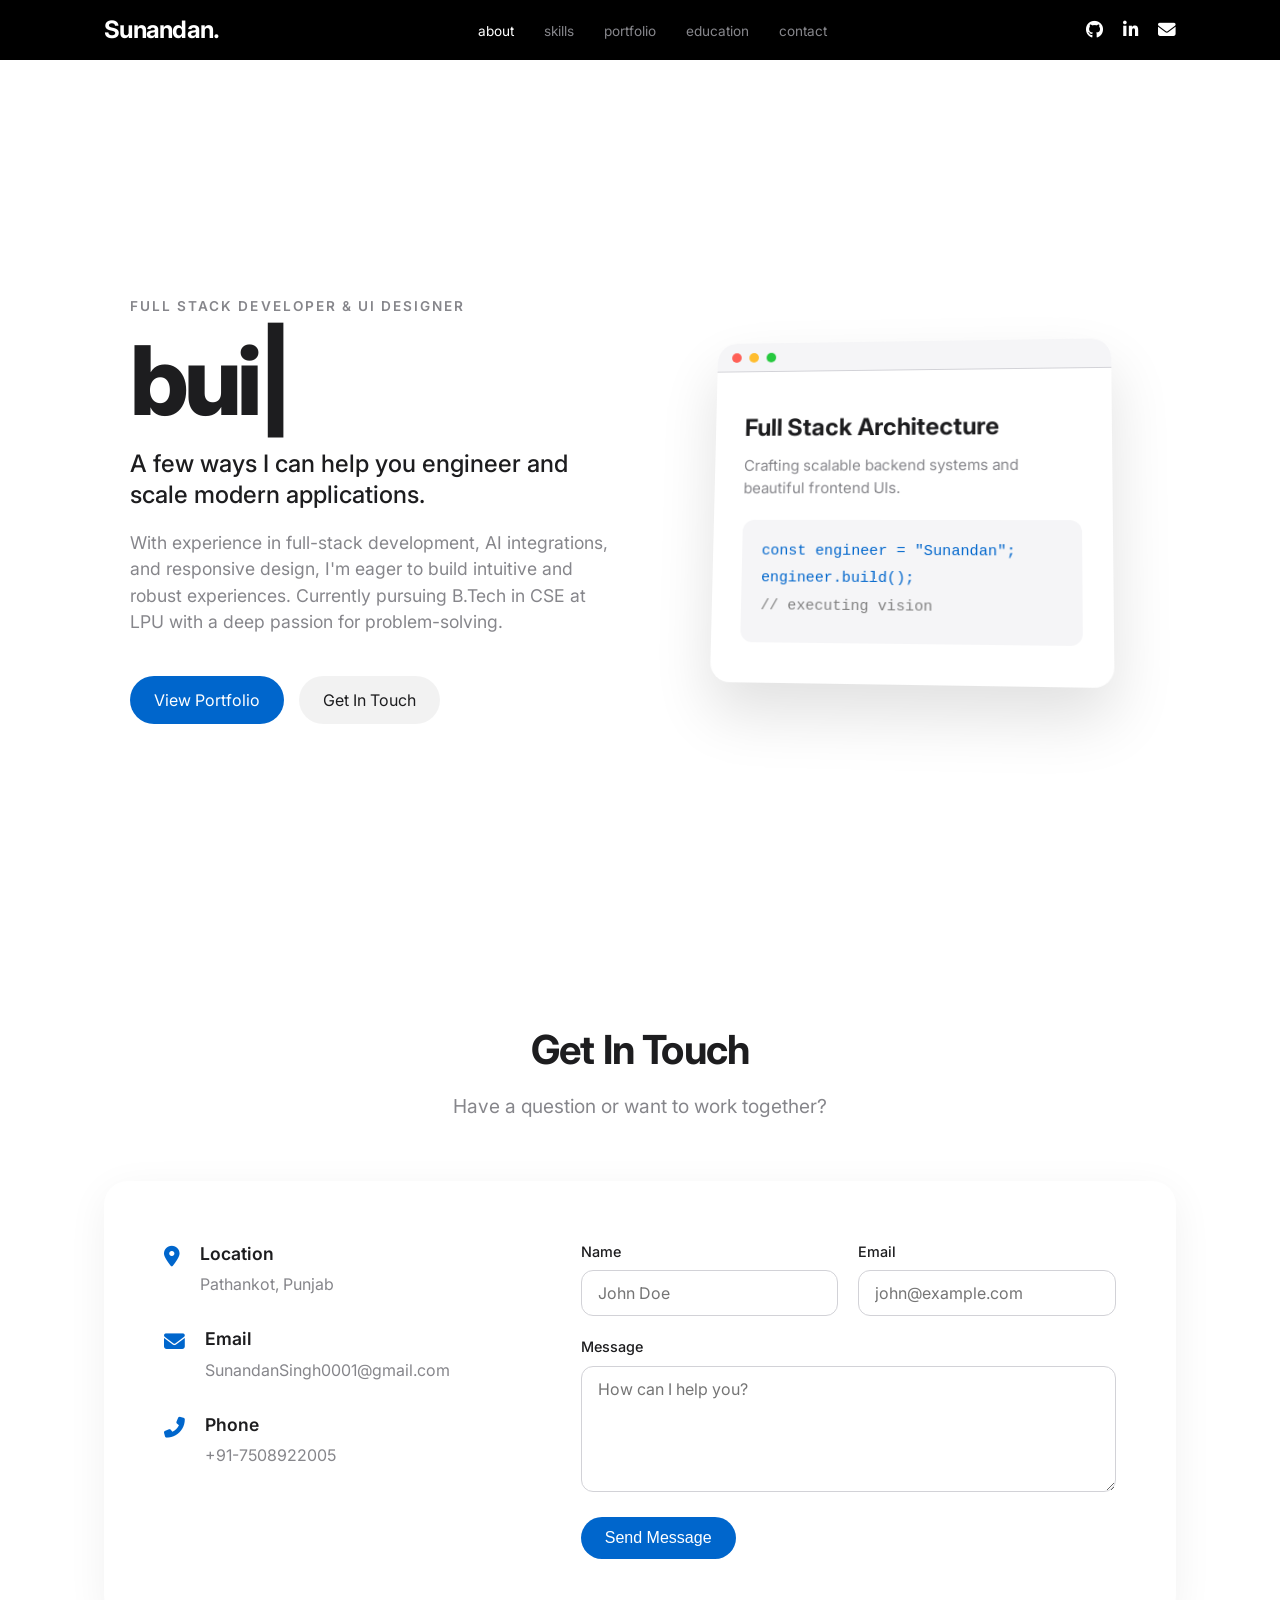
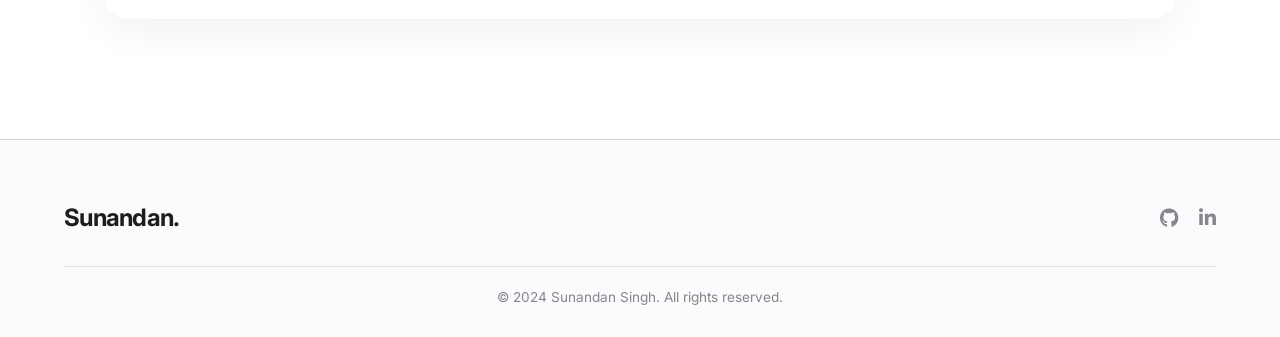
==== index.html @ 59053eea "Initial commit: Add portfolio website files" ====
<!DOCTYPE html>
<html lang="en">
<head>
    <meta charset="UTF-8">
    <meta name="viewport" content="width=device-width, initial-scale=1.0">
    <title>Sunandan Singh | Full Stack Developer</title>
    <meta name="description" content="Portfolio of Sunandan Singh, Computer Science Engineer and Full Stack Developer.">
    <!-- Using Inter to mimic Apple's San Francisco -->
    <link href="https://fonts.googleapis.com/css2?family=Inter:wght@300;400;500;600;700;800&display=swap" rel="stylesheet">
    <link rel="stylesheet" href="https://cdnjs.cloudflare.com/ajax/libs/font-awesome/6.4.0/css/all.min.css">
    <link rel="stylesheet" href="style.css">
</head>
<body>
    <nav aria-label="Main Navigation">
        <div class="nav-content">
            <a href="index.html#personal-info" class="logo">Sunandan.</a>
            <ul class="nav-links">
                <li><a href="#about" class="active">about</a></li>
                <li><a href="skills.html">skills</a></li>
                <li><a href="projects.html">portfolio</a></li>
                <li><a href="education.html">education</a></li>
                <li><a href="#contact">contact</a></li>
            </ul>
            <div class="social-links-nav">
                <a href="https://github.com/Sunandanthakur" target="_blank" aria-label="GitHub"><i class="fab fa-github"></i></a>
                <a href="https://linkedin.com/in/Sunandansingh" target="_blank" aria-label="LinkedIn"><i class="fab fa-linkedin-in"></i></a>
                <a href="mailto:SunandanSingh0001@gmail.com" aria-label="Email"><i class="fas fa-envelope"></i></a>
            </div>
            <div class="hamburger">
                <i class="fas fa-bars"></i>
            </div>
        </div>
    </nav>

    <main>

<section id="about" class="hero fade-in-section">
            <div class="hero-container">
                <div class="hero-content">
                    <p class="pre-heading">FULL STACK DEVELOPER & UI DESIGNER</p>
                    <h1 class="typing-text">build.</h1>
                    <p class="hero-subtitle">A few ways I can help you engineer and scale modern applications.</p>
                    <p class="hero-desc">With experience in full-stack development, AI integrations, and responsive design, I'm eager to build intuitive and robust experiences. Currently pursuing B.Tech in CSE at LPU with a deep passion for problem-solving.</p>
                    <div class="hero-actions">
                        <a href="projects.html" class="btn btn-primary">View Portfolio</a>
                        <a href="#contact" class="btn btn-secondary">Get In Touch</a>
                    </div>
                </div>
                
                <div class="hero-visual">
                    <div class="hero-card-mockup">
                        <div class="mockup-header">
                            <span class="dot red"></span>
                            <span class="dot yellow"></span>
                            <span class="dot green"></span>
                        </div>
                        <div class="mockup-body">
                            <h2>Full Stack Architecture</h2>
                            <p>Crafting scalable backend systems and beautiful frontend UIs.</p>
                            <div class="mockup-code">
                                <code>const engineer = "Sunandan";</code>
                                <code>engineer.build();</code>
                                <code><span style="color: grey;">// executing vision</span></code>
                            </div>
                        </div>
                    </div>
                </div>
            </div>
        </section>


<section id="contact" class="contact fade-in-section">
            <div class="section-container">
                <div class="section-header">
                    <h2>Get In Touch</h2>
                    <p>Have a question or want to work together?</p>
                </div>
                
                <div class="contact-wrapper">
                    <div class="contact-info">
                        <div class="info-block">
                            <i class="fas fa-map-marker-alt"></i>
                            <div>
                                <h4>Location</h4>
                                <p>Pathankot, Punjab</p>
                            </div>
                        </div>
                        <div class="info-block">
                            <i class="fas fa-envelope"></i>
                            <div>
                                <h4>Email</h4>
                                <p>SunandanSingh0001@gmail.com</p>
                            </div>
                        </div>
                        <div class="info-block">
                            <i class="fas fa-phone-alt"></i>
                            <div>
                                <h4>Phone</h4>
                                <p>+91-7508922005</p>
                            </div>
                        </div>
                    </div>
                    
                    <div class="contact-form-box">
                        <form action="https://api.web3forms.com/submit" method="POST" id="contact-form" class="apple-form">
                            <input type="hidden" name="access_key" value="5654fa5e-51d5-4963-b60a-291aab435e89">
                            <div class="form-row">
                                <div class="input-col">
                                    <label for="name">Name</label>
                                    <input type="text" id="name" name="name" required placeholder="John Doe">
                                </div>
                                <div class="input-col">
                                    <label for="email">Email</label>
                                    <input type="email" id="email" name="email" required placeholder="john@example.com">
                                </div>
                            </div>
                            <div class="form-group">
                                <label for="message">Message</label>
                                <textarea id="message" name="message" rows="5" required placeholder="How can I help you?"></textarea>
                            </div>
                            <button type="submit" class="btn btn-primary submit-btn">Send Message</button>
                            <div id="form-message" class="form-success">Message sent successfully!</div>
                        </form>
                    </div>
                </div>
            </div>
        </section>
</main>

    <footer class="site-footer">
        <div class="footer-content">
            <a href="index.html#personal-info" class="logo">Sunandan.</a>
            <div class="footer-links">
                <a href="https://github.com/Sunandanthakur"><i class="fab fa-github"></i></a>
                <a href="https://linkedin.com/in/Sunandansingh"><i class="fab fa-linkedin-in"></i></a>
            </div>
        </div>
        <div class="footer-bottom">
            <p>&copy; 2024 Sunandan Singh. All rights reserved.</p>
        </div>
    </footer>

    <div id="personal-info-modal" class="modal-overlay">
        <div class="modal-content">
            <span class="close-modal">&times;</span>
            <div class="section-header" style="margin-bottom: 20px; text-align: left;">
                <h2 style="font-size: 1.8rem; margin-bottom: 5px;">Personal Info</h2>
                <p>Background & Extracurriculars</p>
            </div>
            
            <h3 style="font-size: 1.3rem; margin-bottom: 15px;">Hi, I'm Sunandan!</h3>
            <p style="font-size: 1rem; color: var(--text-secondary); margin-bottom: 25px; line-height: 1.6;">
                Originally from <strong>Pathankot, Punjab</strong>, I have a deep passion for coding and building impactful software solutions. Beyond development, I enjoy engaging with my community and continuous self-improvement.
            </p>
            
            <div class="info-block" style="gap: 15px; margin-bottom: 20px;">
                <i class="fas fa-comments" style="font-size: 1.1rem;"></i>
                <div>
                    <h4 style="font-size: 1rem;">Communication</h4>
                    <p style="font-size: 0.9rem;">Completed a 3-month Spoken English course to enhance communication.</p>
                </div>
            </div>
            
            <div class="info-block" style="gap: 15px; margin-bottom: 20px;">
                <i class="fas fa-hands-helping" style="font-size: 1.1rem;"></i>
                <div>
                    <h4 style="font-size: 1rem;">NGO Volunteering</h4>
                    <p style="font-size: 0.9rem;">Actively worked in an NGO, contributing to social welfare initiatives.</p>
                </div>
            </div>

            <div class="info-block" style="gap: 15px; margin-bottom: 20px;">
                <i class="fas fa-language" style="font-size: 1.1rem;"></i>
                <div>
                    <h4 style="font-size: 1rem;">Languages</h4>
                    <p style="font-size: 0.9rem;">I am fluent in 3 languages: <strong>Hindi, Punjabi, and English</strong>.</p>
                </div>
            </div>
            
            <div class="info-block" style="gap: 15px; margin-bottom: 0;">
                <i class="fas fa-seedling" style="font-size: 1.1rem;"></i>
                <div>
                    <h4 style="font-size: 1rem;">Roots</h4>
                    <p style="font-size: 0.9rem;">My village is <strong>Bungal</strong>.</p>
                </div>
            </div>
            
            <div style="margin-top: 30px; text-align: center;">
                <img src="assets/bungal.jpg" alt="Village Bungal" style="width: 100%; border-radius: 12px; max-height: 200px; object-fit: contain;">
            </div>
        </div>
    </div>

    <script src="script.js"></script>
</body>
</html>
---- style.css ----
:root {
    --bg-main: #ffffff;
    --bg-alt: #fbfbfd;
    --text-primary: #1d1d1f;
    --text-secondary: #86868b;
    --apple-blue: #0066cc;
    --apple-blue-hover: #0077ed;
    --nav-bg: #000000;
    --nav-text: #f5f5f7;
    --nav-text-hover: #ffffff;
    --border-color: #d2d2d7;
    --card-shadow: 0 10px 40px rgba(0,0,0,0.06);
    --card-hover-shadow: 0 20px 60px rgba(0,0,0,0.1);
    --font-fam: -apple-system, BlinkMacSystemFont, 'Inter', "SF Pro Display", "Segoe UI", Roboto, sans-serif;
    --transition: all 0.3s ease;
}

* {
    margin: 0; padding: 0; box-sizing: border-box;
}

html {
    scroll-behavior: smooth;
}

body {
    font-family: var(--font-fam);
    background-color: var(--bg-main);
    color: var(--text-primary);
    line-height: 1.5;
    -webkit-font-smoothing: antialiased;
}

a {
    text-decoration: none;
    color: inherit;
}

ul {
    list-style: none;
}

.bg-light {
    background-color: var(--bg-alt);
}

.mt-4 {
    margin-top: 2rem;
}

.section-container {
    max-width: 1200px;
    margin: 0 auto;
    padding: 120px 5%;
}

.section-header {
    text-align: center;
    margin-bottom: 60px;
}

.section-header h2 {
    font-size: 2.5rem;
    font-weight: 700;
    margin-bottom: 12px;
    letter-spacing: -0.02em;
}

.section-header p {
    font-size: 1.2rem;
    color: var(--text-secondary);
}

/* Navbar (Black like the image) */
nav {
    position: fixed;
    top: 0; left: 0; width: 100%;
    background: var(--nav-bg);
    z-index: 1000;
    transition: var(--transition);
}

.nav-content {
    display: flex;
    justify-content: space-between;
    align-items: center;
    padding: 0 5%;
    max-width: 1200px;
    margin: 0 auto;
    height: 60px;
}

.logo {
    color: white;
    font-size: 1.5rem;
    font-weight: 700;
    letter-spacing: -0.03em;
}

.nav-links {
    display: flex;
    gap: 30px;
}

.nav-links li a {
    color: var(--text-secondary);
    font-size: 0.85rem;
    font-weight: 400;
    transition: var(--transition);
}

.nav-links li a:hover,
.nav-links li a.active {
    color: var(--nav-text-hover);
}

.social-links-nav {
    display: flex;
    gap: 20px;
}

.social-links-nav a {
    color: white;
    font-size: 1.1rem;
    transition: var(--transition);
}

.social-links-nav a:hover {
    color: var(--text-secondary);
}

.hamburger {
    display: none;
    color: white;
    font-size: 1.2rem;
    cursor: pointer;
}

/* Hero Section */
.hero {
    padding-top: 120px;
    min-height: 100vh;
    display: flex;
    align-items: center;
}

.hero-container {
    max-width: 1200px;
    margin: 0 auto;
    padding: 0 5%;
    display: grid;
    grid-template-columns: 1fr 1fr;
    gap: 60px;
    align-items: center;
}

.pre-heading {
    font-size: 0.85rem;
    font-weight: 600;
    letter-spacing: 0.15em;
    color: var(--text-secondary);
    margin-bottom: 15px;
}

.hero-content h1 {
    font-size: 6rem;
    font-weight: 800;
    letter-spacing: -0.05em;
    line-height: 1;
    margin-bottom: 20px;
    color: var(--text-primary);
}

.typing-text::after {
    content: '|';
    animation: blink 1s step-end infinite;
    -webkit-text-fill-color: var(--text-color);
}

@keyframes blink {
    50% { opacity: 0; }
}

.hero-subtitle {
    font-size: 1.5rem;
    font-weight: 500;
    color: var(--text-primary);
    margin-bottom: 20px;
    line-height: 1.3;
    max-width: 450px;
}

.hero-desc {
    font-size: 1.1rem;
    color: var(--text-secondary);
    margin-bottom: 40px;
    max-width: 480px;
}

.hero-actions {
    display: flex;
    gap: 15px;
}

.btn {
    padding: 12px 24px;
    border-radius: 980px; /* Pill shape like Apple */
    font-size: 1rem;
    font-weight: 400;
    cursor: pointer;
    transition: var(--transition);
    border: none;
    display: inline-block;
}

.btn-primary {
    background-color: var(--apple-blue);
    color: white;
}

.btn-primary:hover {
    background-color: var(--apple-blue-hover);
    transform: scale(1.02);
}

.btn-secondary {
    background-color: rgba(0,0,0,0.05);
    color: var(--text-primary);
}

.btn-secondary:hover {
    background-color: rgba(0,0,0,0.1);
}

/* Mockup Apple Style */
.hero-visual {
    display: flex;
    justify-content: center;
}

.hero-card-mockup {
    background-color: white;
    width: 100%;
    max-width: 400px;
    border-radius: 20px;
    box-shadow: 0 30px 60px rgba(0,0,0,0.12);
    overflow: hidden;
    transform: perspective(1000px) rotateY(-5deg) rotateX(5deg);
    transition: transform 0.5s ease;
}

.hero-card-mockup:hover {
    transform: perspective(1000px) rotateY(0deg) rotateX(0deg) translateY(-10px);
}

.mockup-header {
    background-color: #f5f5f7;
    height: 30px;
    display: flex;
    align-items: center;
    padding: 0 15px;
    gap: 8px;
    border-bottom: 1px solid var(--border-color);
}

.dot {
    width: 10px; height: 10px;
    border-radius: 50%;
}
.dot.red { background-color: #ff5f56; }
.dot.yellow { background-color: #ffbd2e; }
.dot.green { background-color: #27c93f; }

.mockup-body {
    padding: 40px 30px;
}

.mockup-body h2 {
    font-size: 1.5rem;
    margin-bottom: 10px;
}

.mockup-body p {
    color: var(--text-secondary);
    margin-bottom: 20px;
    font-size: 0.95rem;
}

.mockup-code {
    background-color: #f5f5f7;
    padding: 20px;
    border-radius: 12px;
    font-family: inherit;
    font-size: 0.95rem;
    font-weight: 500;
    color: var(--apple-blue);
}
.mockup-code code { display: block; margin-bottom: 5px; }

/* Skills Grid */
.skills-grid {
    display: grid;
    grid-template-columns: repeat(auto-fit, minmax(250px, 1fr));
    gap: 30px;
}

.skill-card {
    background: white;
    padding: 40px;
    border-radius: 24px;
    box-shadow: var(--card-shadow);
    text-align: center;
    transition: var(--transition);
}

.skill-card:hover {
    transform: translateY(-8px);
    box-shadow: var(--card-hover-shadow);
}

.skill-card i {
    font-size: 2.5rem;
    color: var(--apple-blue);
    margin-bottom: 20px;
}

.skill-card h3 {
    font-size: 1.25rem;
    margin-bottom: 10px;
    font-weight: 600;
}

.skill-card p {
    color: var(--text-secondary);
    font-size: 0.95rem;
}

/* Projects Grid */
.project-grid {
    display: grid;
    grid-template-columns: repeat(auto-fit, minmax(320px, 1fr));
    gap: 40px;
}

.apple-card {
    background: white;
    border-radius: 24px;
    overflow: hidden;
    box-shadow: var(--card-shadow);
    transition: var(--transition);
    display: flex;
    flex-direction: column;
    height: 100%;
}

a.apple-card {
    text-decoration: none;
    color: inherit;
    cursor: pointer;
}

.apple-card:hover {
    transform: translateY(-10px);
    box-shadow: var(--card-hover-shadow);
}

.card-image {
    width: 100%;
    height: 220px;
    overflow: hidden;
}

.card-image img {
    width: 100%;
    height: 100%;
    object-fit: cover;
    transition: transform 0.5s ease;
}

.apple-card:hover .card-image img {
    transform: scale(1.05);
}

.card-image-placeholder {
    height: 200px;
    display: flex;
    align-items: center;
    justify-content: center;
    color: white;
    font-size: 4rem;
}
.bg-blue { background: linear-gradient(135deg, #4facfe 0%, #00f2fe 100%); }
.bg-purple { background: linear-gradient(135deg, #a18cd1 0%, #fbc2eb 100%); }
.bg-green { background: linear-gradient(135deg, #84fab0 0%, #8fd3f4 100%); }
.bg-orange { background: linear-gradient(135deg, #ff9a9e 0%, #fecfef 100%); }
.bg-dark { background: linear-gradient(135deg, #434343 0%, #000000 100%); }
.bg-red { background: linear-gradient(135deg, #ff0844 0%, #ffb199 100%); }
.bg-teal { background: linear-gradient(135deg, #209cff 0%, #68e0cf 100%); }

.card-content {
    padding: 30px;
}

.card-content h3 {
    font-size: 1.4rem;
    font-weight: 600;
    margin-bottom: 5px;
}

.card-content .date {
    font-size: 0.85rem;
    color: var(--text-secondary);
    margin-bottom: 15px;
}

.card-content .desc {
    font-size: 0.95rem;
    color: var(--text-primary);
    margin-bottom: 20px;
}

.tech-tags {
    display: flex;
    flex-wrap: wrap;
    gap: 8px;
}

.tech-tags span {
    font-size: 0.8rem;
    color: var(--text-secondary);
    background: var(--bg-alt);
    padding: 5px 12px;
    border-radius: 12px;
    border: 1px solid var(--border-color);
}

/* Timeline & Certs */
.split-layout {
    display: grid;
    grid-template-columns: 1fr 1fr;
    gap: 60px;
}

.col-title {
    font-size: 1.5rem;
    margin-bottom: 30px;
    font-weight: 600;
}

.timeline-clean {
    border-left: 2px solid var(--border-color);
    padding-left: 20px;
}

.timeline-node {
    position: relative;
    margin-bottom: 30px;
}

.timeline-node::before {
    content: '';
    position: absolute;
    left: -27px;
    top: 5px;
    width: 12px;
    height: 12px;
    border-radius: 50%;
    background: white;
    border: 2px solid var(--apple-blue);
}

.timeline-node h4 {
    font-size: 1.1rem;
    margin-bottom: 5px;
}

.timeline-node .degree {
    font-size: 0.95rem;
    color: var(--text-primary);
    margin-bottom: 5px;
}

.timeline-node .date {
    font-size: 0.85rem;
    color: var(--text-secondary);
}

.achievement-box {
    background: white;
    border-radius: 16px;
    padding: 20px;
    display: flex;
    align-items: flex-start;
    gap: 15px;
    box-shadow: var(--card-shadow);
}

.achievement-icon {
    font-size: 2rem;
}

.achievement-box h4 { margin-bottom: 5px; font-weight: 600; }
.achievement-box p { font-size: 0.9rem; color: var(--text-secondary); margin-bottom: 5px;}
.achievement-box .date { font-size: 0.8rem; color: var(--apple-blue); }

.cert-list { display: flex; flex-direction: column; gap: 20px; }

.cert-item {
    display: flex;
    align-items: center;
    gap: 20px;
    background: white;
    padding: 20px;
    border-radius: 16px;
    box-shadow: var(--card-shadow);
    transition: var(--transition);
    border: 1px solid transparent;
}

a.cert-item {
    text-decoration: none;
    color: inherit;
    cursor: pointer;
}

.cert-item:hover {
    transform: translateY(-5px);
    box-shadow: var(--card-hover-shadow);
    border-color: rgba(0, 102, 204, 0.3);
}

.cert-icon {
    width: 80px; height: 60px;
    background: var(--bg-alt);
    border-radius: 8px;
    display: flex;
    align-items: center;
    justify-content: center;
    flex-shrink: 0;
    overflow: hidden;
    box-shadow: 0 4px 12px rgba(0,0,0,0.05);
}

.cert-icon img {
    width: 100%;
    height: 100%;
    object-fit: cover;
}

.cert-details {
    flex-grow: 1;
}

.cert-details h4 {font-size: 1rem; margin-bottom: 3px; font-weight: 600; line-height: 1.2;}
.cert-details p {font-size: 0.9rem; color: var(--text-secondary); margin-bottom: 3px; line-height: 1.3;}
.cert-details .date-link {
    display: flex; 
    justify-content: space-between; 
    align-items: center; 
    margin-top: 5px;
}
.cert-details .date {font-size: 0.8rem; color: var(--apple-blue);}
.cert-details .link-icon {font-size: 0.9rem; color: var(--text-secondary); transition: var(--transition);}
.cert-item:hover .link-icon {color: var(--apple-blue); transform: translateX(3px);}

/* Contact Section */
.contact-wrapper {
    display: grid;
    grid-template-columns: 1fr 1.5fr;
    gap: 60px;
    background: white;
    border-radius: 24px;
    box-shadow: var(--card-shadow);
    padding: 60px;
}

.info-block {
    display: flex;
    align-items: flex-start;
    gap: 20px;
    margin-bottom: 30px;
}

.info-block i {
    font-size: 1.3rem;
    color: var(--apple-blue);
    padding-top: 5px;
}

.info-block h4 { font-size: 1.1rem; margin-bottom: 5px; font-weight: 600; }
.info-block p { color: var(--text-secondary); }

.apple-form .form-row {
    display: flex;
    gap: 20px;
    margin-bottom: 20px;
}

.input-col { flex: 1; display: flex; flex-direction: column; gap: 8px;}
.form-group { display: flex; flex-direction: column; gap: 8px; margin-bottom: 25px;}

.apple-form label {
    font-size: 0.9rem;
    font-weight: 500;
}

.apple-form input, .apple-form textarea {
    width: 100%;
    padding: 12px 16px;
    border: 1px solid var(--border-color);
    border-radius: 12px;
    font-family: inherit;
    font-size: 1rem;
    transition: var(--transition);
    background-color: var(--bg-main);
}

.apple-form input:focus, .apple-form textarea:focus {
    outline: none;
    border-color: var(--apple-blue);
    box-shadow: 0 0 0 3px rgba(0, 102, 204, 0.2);
}

.form-success {
    display: none;
    color: #27c93f;
    margin-top: 15px;
    font-weight: 500;
}

/* Footer */
.site-footer {
    background-color: var(--bg-alt);
    padding: 60px 5% 30px;
    border-top: 1px solid var(--border-color);
}

.footer-content {
    max-width: 1200px;
    margin: 0 auto 30px;
    display: flex;
    justify-content: space-between;
    align-items: center;
}

.footer-content .logo { color: var(--text-primary); font-size: 1.5rem; font-weight: 700; letter-spacing: -0.03em;}

.footer-links {
    display: flex;
    gap: 20px;
}

.footer-links a {
    color: var(--text-secondary);
    font-size: 1.2rem;
    transition: var(--transition);
}

.footer-links a:hover { color: var(--text-primary); }

.footer-bottom {
    max-width: 1200px;
    margin: 0 auto;
    text-align: center;
    color: var(--text-secondary);
    font-size: 0.85rem;
    padding-top: 20px;
    border-top: 1px solid #e1e1e1;
}

/* Animations */
.fade-in-section {
    opacity: 0;
    transform: translateY(30px);
    transition: opacity 0.8s ease-out, transform 0.8s ease-out;
    will-change: opacity, visibility;
}
.fade-in-section.is-visible {
    opacity: 1;
    transform: none;
}

/* Custom Modal */
.modal-overlay {
    position: fixed;
    top: 0; left: 0; right: 0; bottom: 0;
    background: rgba(0,0,0,0.5);
    backdrop-filter: blur(5px);
    z-index: 9999;
    display: flex;
    align-items: center;
    justify-content: center;
    opacity: 0;
    pointer-events: none;
    transition: opacity 0.3s ease;
}

.modal-overlay.active {
    opacity: 1;
    pointer-events: all;
}

.modal-content {
    background: var(--bg-main);
    width: 90%;
    max-width: 600px;
    max-height: 90vh;
    overflow-y: auto;
    border-radius: 20px;
    padding: 40px;
    position: relative;
    transform: translateY(30px);
    transition: transform 0.3s ease;
    box-shadow: 0 25px 50px -12px rgba(0,0,0,0.25);
}

.modal-overlay.active .modal-content {
    transform: translateY(0);
}

.close-modal {
    position: absolute;
    top: 20px; right: 25px;
    font-size: 2rem;
    cursor: pointer;
    color: var(--text-secondary);
    transition: color 0.2s ease;
    line-height: 1;
}

.close-modal:hover {
    color: var(--text-primary);
}

/* Responsive constraints */
@media (max-width: 992px) {
    .hero-container { grid-template-columns: 1fr; text-align: center;}
    .hero-content h1 { font-size: 4.5rem; }
    .hero-subtitle { margin: 0 auto 20px; }
    .hero-desc { margin: 0 auto 40px; }
    .hero-actions { justify-content: center; }
    .hero-visual { margin-top: 40px; }
    
    .split-layout { grid-template-columns: 1fr; }
    .contact-wrapper { grid-template-columns: 1fr; padding: 40px 20px; }
    .social-links-nav { display: none; }
}

@media (max-width: 768px) {
    .nav-links {
        display: none;
        position: absolute;
        top: 60px; left: 0; right: 0;
        background: var(--nav-bg);
        flex-direction: column;
        padding: 20px 0;
    }
    .nav-links.active { display: flex; align-items: center; }
    .hamburger { display: block; }
    .hero-content h1 { font-size: 3.5rem; }
    .apple-form .form-row { flex-direction: column; }
}
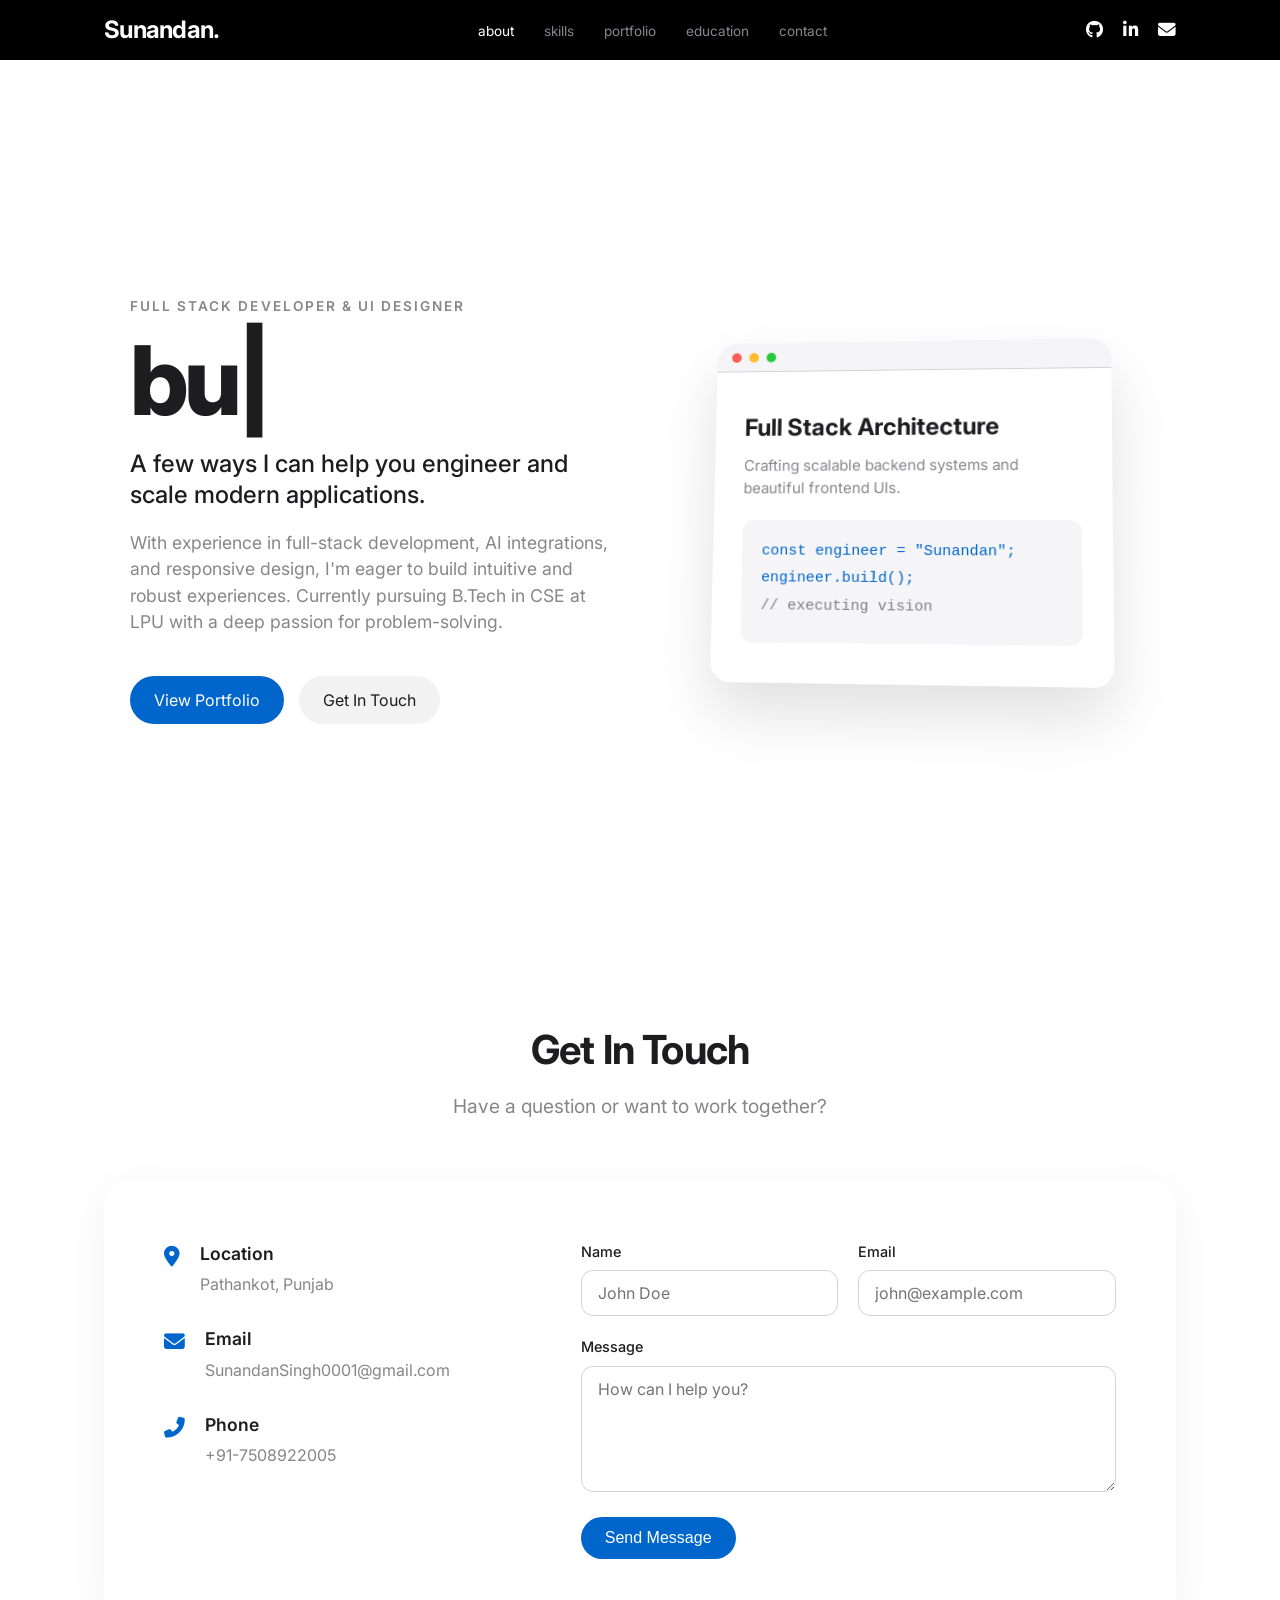
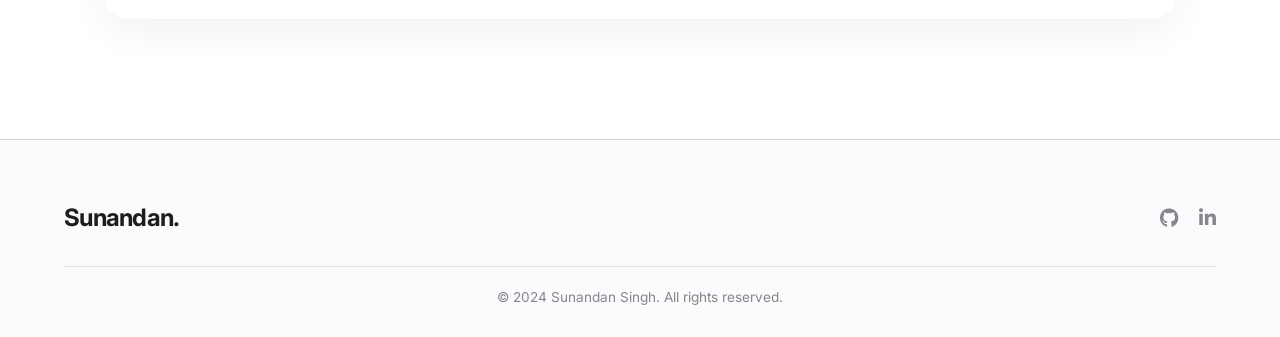
==== commit 1b19e822: "Enhance portfolio: Modern UI, Web3Forms, new certificates" ====
--- a/index.html
+++ b/index.html
@@ -186,7 +186,7 @@
             </div>
             
             <div style="margin-top: 30px; text-align: center;">
-                <img src="assets/bungal.jpg" alt="Village Bungal" style="width: 100%; border-radius: 12px; max-height: 200px; object-fit: contain;">
+                <img src="assets/farmer.jpg" alt="Village Roots" style="width: 100%; border-radius: 12px; max-height: 250px; object-fit: contain;">
             </div>
         </div>
     </div>
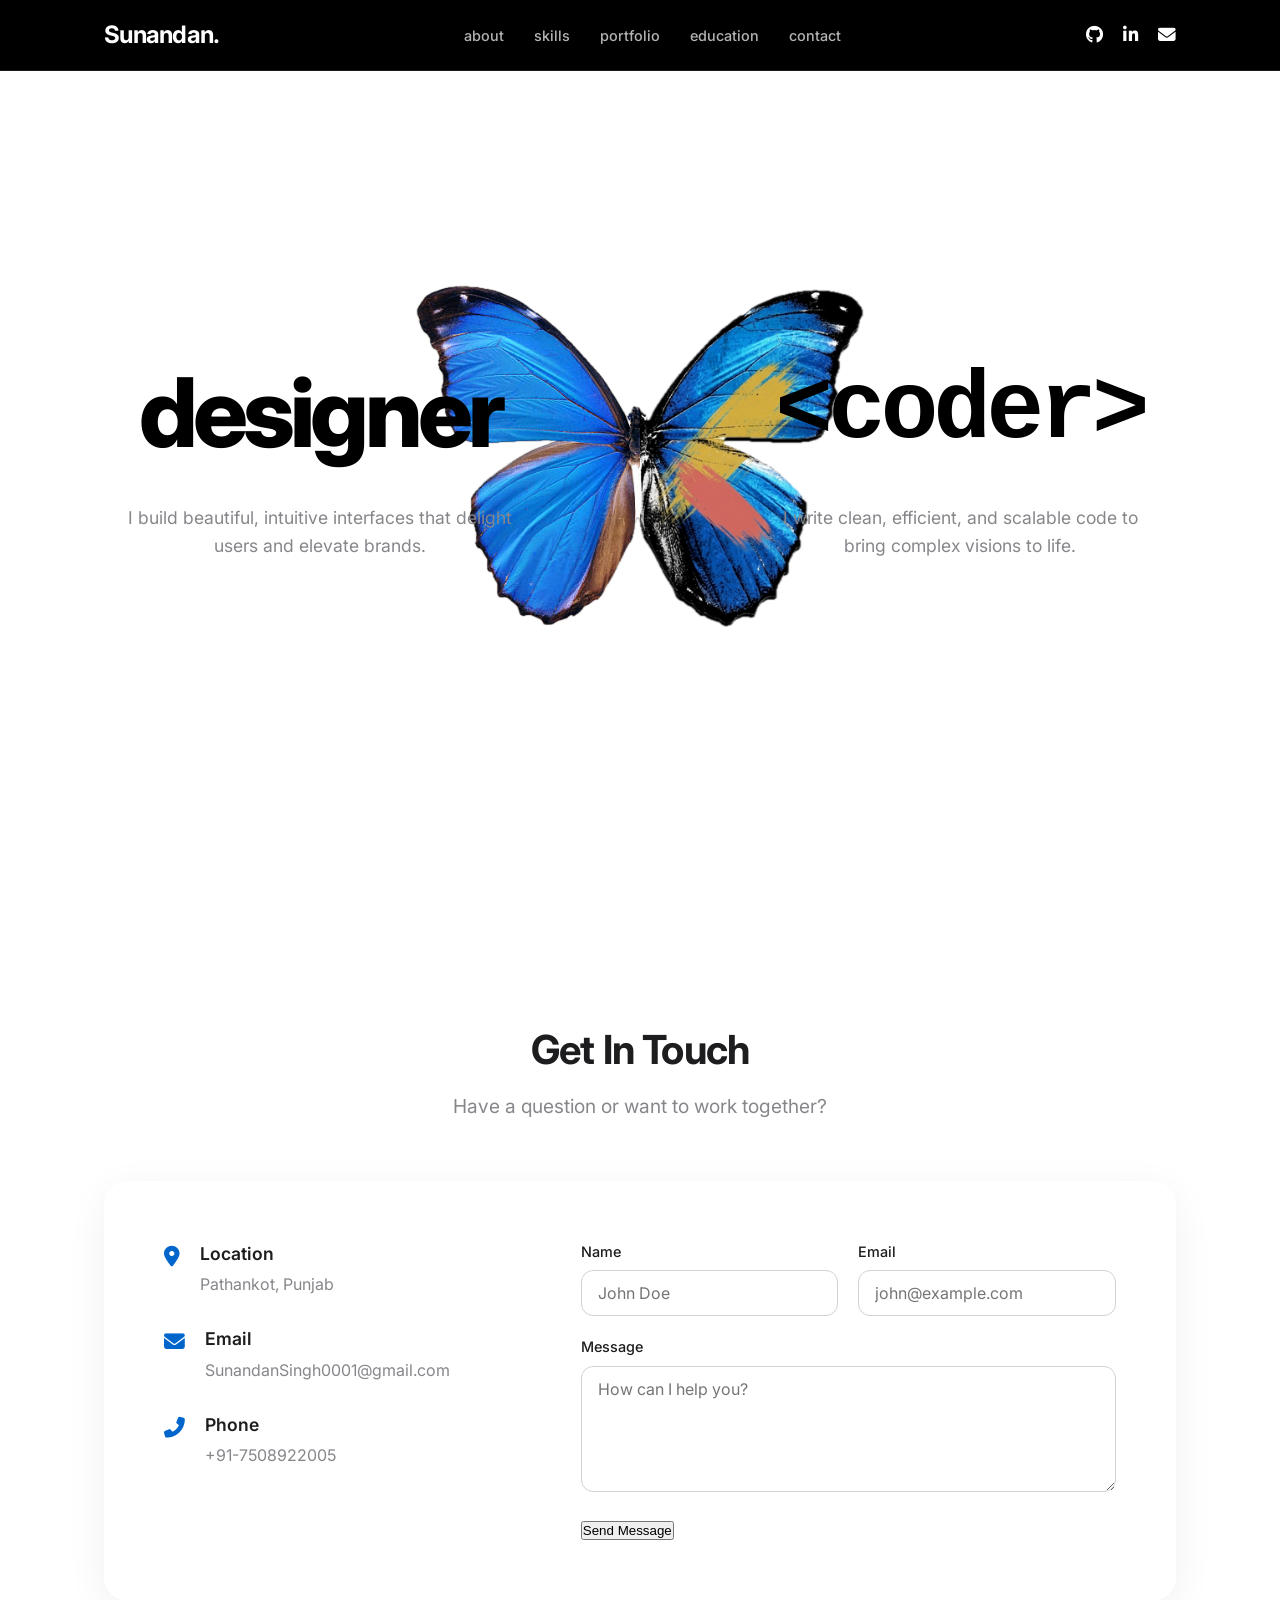
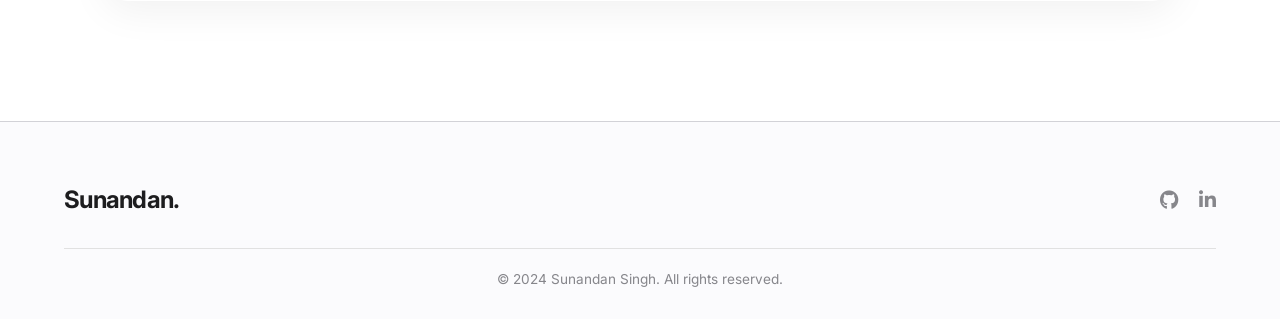
==== commit 7d236633: "Update portfolio content and education page" ====
--- a/index.html
+++ b/index.html
@@ -13,9 +13,9 @@
 <body>
     <nav aria-label="Main Navigation">
         <div class="nav-content">
-            <a href="index.html#personal-info" class="logo">Sunandan.</a>
+            <a href="index.html" class="logo">Sunandan.</a>
             <ul class="nav-links">
-                <li><a href="#about" class="active">about</a></li>
+                <li><a href="#personal-info" class="active">about</a></li>
                 <li><a href="skills.html">skills</a></li>
                 <li><a href="projects.html">portfolio</a></li>
                 <li><a href="education.html">education</a></li>
@@ -34,40 +34,29 @@
 
     <main>
 
-<section id="about" class="hero fade-in-section">
-            <div class="hero-container">
-                <div class="hero-content">
-                    <p class="pre-heading">FULL STACK DEVELOPER & UI DESIGNER</p>
-                    <h1 class="typing-text">build.</h1>
-                    <p class="hero-subtitle">A few ways I can help you engineer and scale modern applications.</p>
-                    <p class="hero-desc">With experience in full-stack development, AI integrations, and responsive design, I'm eager to build intuitive and robust experiences. Currently pursuing B.Tech in CSE at LPU with a deep passion for problem-solving.</p>
-                    <div class="hero-actions">
-                        <a href="projects.html" class="btn btn-primary">View Portfolio</a>
-                        <a href="#contact" class="btn btn-secondary">Get In Touch</a>
-                    </div>
-                </div>
-                
-                <div class="hero-visual">
-                    <div class="hero-card-mockup">
-                        <div class="mockup-header">
-                            <span class="dot red"></span>
-                            <span class="dot yellow"></span>
-                            <span class="dot green"></span>
-                        </div>
-                        <div class="mockup-body">
-                            <h2>Full Stack Architecture</h2>
-                            <p>Crafting scalable backend systems and beautiful frontend UIs.</p>
-                            <div class="mockup-code">
-                                <code>const engineer = "Sunandan";</code>
-                                <code>engineer.build();</code>
-                                <code><span style="color: grey;">// executing vision</span></code>
-                            </div>
-                        </div>
-                    </div>
-                </div>
+        <section id="about" class="split-hero">
+            <!-- Static Text Layers -->
+            <div class="hero-text-container">
+                <div class="hero-text-left" id="text-designer">
+                    <div class="side-content">
+                        <h1>designer</h1>
+                        <p>I build beautiful, intuitive interfaces that delight users and elevate brands.</p>
+                    </div>
+                </div>
+                <div class="hero-text-right" id="text-coder">
+                    <div class="side-content">
+                        <h1>&lt;coder&gt;</h1>
+                        <p>I write clean, efficient, and scalable code to bring complex visions to life.</p>
+                    </div>
+                </div>
+            </div>
+
+            <!-- Single Butterfly Container in the center -->
+            <div class="butterfly-container">
+                <img src="assets/butterfly_painted.png" alt="Painted Blue Butterfly" class="btf-img btf-base">
+                <img src="assets/butterfly_normal.png" alt="Normal Blue Butterfly" class="btf-img btf-top" id="btf-top-img">
             </div>
         </section>
-
 
 <section id="contact" class="contact fade-in-section">
             <div class="section-container">
@@ -141,52 +130,144 @@
     </footer>
 
     <div id="personal-info-modal" class="modal-overlay">
-        <div class="modal-content">
-            <span class="close-modal">&times;</span>
-            <div class="section-header" style="margin-bottom: 20px; text-align: left;">
-                <h2 style="font-size: 1.8rem; margin-bottom: 5px;">Personal Info</h2>
-                <p>Background & Extracurriculars</p>
-            </div>
-            
-            <h3 style="font-size: 1.3rem; margin-bottom: 15px;">Hi, I'm Sunandan!</h3>
-            <p style="font-size: 1rem; color: var(--text-secondary); margin-bottom: 25px; line-height: 1.6;">
-                Originally from <strong>Pathankot, Punjab</strong>, I have a deep passion for coding and building impactful software solutions. Beyond development, I enjoy engaging with my community and continuous self-improvement.
-            </p>
-            
-            <div class="info-block" style="gap: 15px; margin-bottom: 20px;">
-                <i class="fas fa-comments" style="font-size: 1.1rem;"></i>
-                <div>
-                    <h4 style="font-size: 1rem;">Communication</h4>
-                    <p style="font-size: 0.9rem;">Completed a 3-month Spoken English course to enhance communication.</p>
-                </div>
-            </div>
-            
-            <div class="info-block" style="gap: 15px; margin-bottom: 20px;">
-                <i class="fas fa-hands-helping" style="font-size: 1.1rem;"></i>
-                <div>
-                    <h4 style="font-size: 1rem;">NGO Volunteering</h4>
-                    <p style="font-size: 0.9rem;">Actively worked in an NGO, contributing to social welfare initiatives.</p>
-                </div>
-            </div>
-
-            <div class="info-block" style="gap: 15px; margin-bottom: 20px;">
-                <i class="fas fa-language" style="font-size: 1.1rem;"></i>
-                <div>
-                    <h4 style="font-size: 1rem;">Languages</h4>
-                    <p style="font-size: 0.9rem;">I am fluent in 3 languages: <strong>Hindi, Punjabi, and English</strong>.</p>
-                </div>
-            </div>
-            
-            <div class="info-block" style="gap: 15px; margin-bottom: 0;">
-                <i class="fas fa-seedling" style="font-size: 1.1rem;"></i>
-                <div>
-                    <h4 style="font-size: 1rem;">Roots</h4>
-                    <p style="font-size: 0.9rem;">My village is <strong>Bungal</strong>.</p>
-                </div>
-            </div>
-            
-            <div style="margin-top: 30px; text-align: center;">
-                <img src="assets/farmer.jpg" alt="Village Roots" style="width: 100%; border-radius: 12px; max-height: 250px; object-fit: contain;">
+        <div class="modal-content personal-modal-content">
+            <button type="button" class="close-modal" aria-label="Close personal info">&times;</button>
+            <div id="personal-info" class="personal-info-section">
+                <div class="about-top">
+                    <div class="about-copy">
+                        <p class="eyebrow">About Me</p>
+                        <h2>Who I Am Beyond The Code</h2>
+                        <p class="about-lead">
+                            I am Sunandan Singh, a Computer Science Engineer from Pathankot, Punjab. I love building clean,
+                            meaningful digital experiences and pushing myself to grow through discipline, curiosity, and consistency.
+                        </p>
+                    </div>
+                    <div class="about-mini-grid">
+                        <div class="mini-stat">
+                            <span>Based In</span>
+                            <strong>Punjab</strong>
+                        </div>
+                        <div class="mini-stat">
+                            <span>Languages</span>
+                            <strong>3 Fluent</strong>
+                        </div>
+                        <div class="mini-stat">
+                            <span>Focus</span>
+                            <strong>Full Stack</strong>
+                        </div>
+                    </div>
+                </div>
+
+                <div class="personal-layout">
+                    <div class="warrior-stage">
+                        <div class="warrior-frame">
+                            <img src="assets/warrior.png" alt="Warrior illustration" class="warrior-image">
+                        </div>
+                    </div>
+
+                    <div class="facts-panel">
+                        <div class="facts-header">
+                            <h3>Random facts</h3>
+                            <p>Small things that say a lot about me.</p>
+                        </div>
+                        <div class="facts-list">
+                            <div class="fact-item">I enjoy turning ideas into polished interfaces.</div>
+                            <div class="fact-item">I like projects that mix design sense with technical depth.</div>
+                            <div class="fact-item">I completed a Spoken English course to communicate better.</div>
+                            <div class="fact-item">I am fluent in Hindi, Punjabi, and English.</div>
+                            <div class="fact-item">I worked with an NGO and value meaningful contribution.</div>
+                            <div class="fact-item">My roots are in Bungal village.</div>
+                            <div class="fact-item">My work style is calm, focused, and solution-driven.</div>
+                        </div>
+                        <div class="silly-graph">
+                            <div class="silly-graph-head">
+                                <h4>Silly graph</h4>
+                                <span>Totally scientific</span>
+                            </div>
+                            <div class="silly-chart">
+                                <div class="silly-axis">
+                                    <span>Sleepy</span>
+                                    <span>Okay</span>
+                                    <span>Focused</span>
+                                    <span>Locked In</span>
+                                </div>
+                                <div class="silly-bars">
+                                    <div class="silly-col">
+                                        <div class="silly-bar mint" style="height: 54%;">
+                                            <strong>54</strong>
+                                            <span>Coffee</span>
+                                        </div>
+                                    </div>
+                                    <div class="silly-col">
+                                        <div class="silly-bar peach" style="height: 88%;">
+                                            <strong>88</strong>
+                                            <span>Ideas</span>
+                                        </div>
+                                    </div>
+                                    <div class="silly-col">
+                                        <div class="silly-bar lemon" style="height: 96%;">
+                                            <strong>96</strong>
+                                            <span>Curiosity</span>
+                                        </div>
+                                    </div>
+                                    <div class="silly-col">
+                                        <div class="silly-bar coral" style="height: 73%;">
+                                            <strong>73</strong>
+                                            <span>Chaos</span>
+                                        </div>
+                                    </div>
+                                </div>
+                            </div>
+                        </div>
+                    </div>
+                </div>
+
+                <div class="skills-showcase">
+                    <div class="skills-headline">
+                        <p class="eyebrow">About Skills</p>
+                        <h3>My Skills</h3>
+                    </div>
+                    <div class="chart-grid">
+                        <div class="chart-y-axis">
+                            <span>Elite</span>
+                            <span>Advanced</span>
+                            <span>Strong</span>
+                            <span>Growing</span>
+                        </div>
+                        <div class="chart-bars">
+                            <div class="chart-column">
+                                <div class="chart-bar teal" style="height: 95%;">
+                                    <strong>95%</strong>
+                                    <span>Problem Solving</span>
+                                </div>
+                            </div>
+                            <div class="chart-column">
+                                <div class="chart-bar blush" style="height: 90%;">
+                                    <strong>90%</strong>
+                                    <span>Communication</span>
+                                </div>
+                            </div>
+                            <div class="chart-column">
+                                <div class="chart-bar gold" style="height: 95%;">
+                                    <strong>95%</strong>
+                                    <span>Full Stack</span>
+                                </div>
+                            </div>
+                            <div class="chart-column">
+                                <div class="chart-bar sand" style="height: 75%;">
+                                    <strong>75%</strong>
+                                    <span>Leadership</span>
+                                </div>
+                            </div>
+                            <div class="chart-column">
+                                <div class="chart-bar red" style="height: 40%;">
+                                    <strong>40%</strong>
+                                    <span>Overthinking</span>
+                                </div>
+                            </div>
+                        </div>
+                    </div>
+                </div>
             </div>
         </div>
     </div>
--- a/style.css
+++ b/style.css
@@ -75,9 +75,10 @@
 nav {
     position: fixed;
     top: 0; left: 0; width: 100%;
-    background: var(--nav-bg);
+    background: #000000;
     z-index: 1000;
     transition: var(--transition);
+    border-bottom: 1px solid rgba(255,255,255,0.1);
 }
 
 .nav-content {
@@ -87,7 +88,7 @@
     padding: 0 5%;
     max-width: 1200px;
     margin: 0 auto;
-    height: 60px;
+    height: 70px;
 }
 
 .logo {
@@ -103,15 +104,16 @@
 }
 
 .nav-links li a {
-    color: var(--text-secondary);
-    font-size: 0.85rem;
-    font-weight: 400;
+    color: rgba(255,255,255,0.7);
+    font-size: 0.9rem;
+    font-weight: 500;
     transition: var(--transition);
+    text-transform: lowercase;
 }
 
 .nav-links li a:hover,
 .nav-links li a.active {
-    color: var(--nav-text-hover);
+    color: #ffffff;
 }
 
 .social-links-nav {
@@ -136,122 +138,151 @@
     cursor: pointer;
 }
 
-/* Hero Section */
-.hero {
-    padding-top: 120px;
-    min-height: 100vh;
-    display: flex;
-    align-items: center;
-}
-
-.hero-container {
-    max-width: 1200px;
+/* Split Hero Section */
+.split-hero {
+    position: relative;
+    width: 100%;
+    height: 100vh;
+    overflow: hidden;
+    background-color: #ffffff; /* User requested white background */
+}
+
+/* Static Text Layer Overrides */
+.hero-text-container {
+    position: absolute;
+    top: 0;
+    left: 0;
+    width: 100%;
+    height: 100%;
+    z-index: 20;
+    pointer-events: none;
+}
+
+.hero-text-left, .hero-text-right {
+    position: absolute;
+    top: 0;
+    width: 50%;
+    height: 100%;
+    transition: opacity 0.3s ease;
+}
+
+.hero-text-left {
+    left: 0;
+}
+
+.hero-text-right {
+    right: 0;
+}
+
+.hero-text-left .side-content {
+    left: 0;
+}
+
+.hero-text-right .side-content {
+    right: 0;
+}
+
+.side-content {
+    position: absolute;
+    top: 50%;
+    transform: translateY(-50%);
+    width: 50vw;
+    text-align: center;
+    padding: 0 10%;
+    z-index: 5;
+}
+
+.side-content h1 {
+    font-size: clamp(3rem, 8vw, 6rem);
+    font-weight: 800;
+    text-transform: lowercase;
+    margin-bottom: 20px;
+    letter-spacing: -0.05em;
+    pointer-events: auto;
+}
+
+.hero-text-left .side-content h1 {
+    font-family: inherit;
+    color: #000000; /* Designer is on the left now */
+}
+.hero-text-right .side-content h1 {
+    font-family: 'Courier New', Courier, monospace;
+    color: #000000; /* Coder is on the right now */
+}
+
+.side-content p {
+    font-size: 1.1rem;
+    max-width: 400px;
     margin: 0 auto;
-    padding: 0 5%;
-    display: grid;
-    grid-template-columns: 1fr 1fr;
-    gap: 60px;
-    align-items: center;
-}
-
-.pre-heading {
-    font-size: 0.85rem;
-    font-weight: 600;
-    letter-spacing: 0.15em;
+    line-height: 1.6;
+    pointer-events: auto;
+}
+
+.hero-text-left .side-content p {
     color: var(--text-secondary);
-    margin-bottom: 15px;
-}
-
-.hero-content h1 {
-    font-size: 6rem;
-    font-weight: 800;
-    letter-spacing: -0.05em;
-    line-height: 1;
-    margin-bottom: 20px;
-    color: var(--text-primary);
-}
-
-.typing-text::after {
-    content: '|';
-    animation: blink 1s step-end infinite;
-    -webkit-text-fill-color: var(--text-color);
-}
-
-@keyframes blink {
-    50% { opacity: 0; }
-}
-
-.hero-subtitle {
-    font-size: 1.5rem;
-    font-weight: 500;
-    color: var(--text-primary);
-    margin-bottom: 20px;
-    line-height: 1.3;
-    max-width: 450px;
-}
-
-.hero-desc {
-    font-size: 1.1rem;
+}
+.hero-text-right .side-content p {
     color: var(--text-secondary);
-    margin-bottom: 40px;
-    max-width: 480px;
-}
-
-.hero-actions {
-    display: flex;
-    gap: 15px;
-}
-
-.btn {
-    padding: 12px 24px;
-    border-radius: 980px; /* Pill shape like Apple */
-    font-size: 1rem;
-    font-weight: 400;
-    cursor: pointer;
-    transition: var(--transition);
-    border: none;
-    display: inline-block;
-}
-
-.btn-primary {
-    background-color: var(--apple-blue);
-    color: white;
-}
-
-.btn-primary:hover {
-    background-color: var(--apple-blue-hover);
-    transform: scale(1.02);
-}
-
-.btn-secondary {
-    background-color: rgba(0,0,0,0.05);
-    color: var(--text-primary);
-}
-
-.btn-secondary:hover {
-    background-color: rgba(0,0,0,0.1);
-}
-
-/* Mockup Apple Style */
-.hero-visual {
-    display: flex;
-    justify-content: center;
-}
-
-.hero-card-mockup {
-    background-color: white;
+}
+
+/* Butterfly Image Container */
+.butterfly-container {
+    position: absolute;
+    top: 50%;
+    left: 50vw;
+    transform: translate(-50%, -50%);
+    width: clamp(300px, 40vw, 600px);
+    z-index: 10;
+    pointer-events: none;
+}
+
+.btf-base {
+    position: relative;
     width: 100%;
-    max-width: 400px;
-    border-radius: 20px;
-    box-shadow: 0 30px 60px rgba(0,0,0,0.12);
-    overflow: hidden;
-    transform: perspective(1000px) rotateY(-5deg) rotateX(5deg);
-    transition: transform 0.5s ease;
-}
-
-.hero-card-mockup:hover {
-    transform: perspective(1000px) rotateY(0deg) rotateX(0deg) translateY(-10px);
-}
+    height: auto;
+    object-fit: contain;
+    display: block;
+    transition: transform 1.2s cubic-bezier(0.16, 1, 0.3, 1), opacity 1.2s ease, clip-path 1.2s ease;
+}
+
+.btf-top {
+    position: absolute;
+    top: 0;
+    left: 0;
+    width: 100%;
+    height: 100%;
+    object-fit: contain;
+    z-index: 2;
+    clip-path: polygon(0 0, 50% 0, 50% 100%, 0 100%);
+    transition: transform 1.2s cubic-bezier(0.16, 1, 0.3, 1), opacity 1.2s ease, clip-path 1.2s ease;
+}
+
+/* Join Animation States */
+.btf-base.preparing {
+    transform: translateX(50px);
+    opacity: 0;
+    clip-path: polygon(50% 0, 100% 0, 100% 100%, 50% 100%);
+}
+
+.btf-top.preparing {
+    transform: translateX(-50px);
+    opacity: 0;
+    clip-path: polygon(0 0, 50% 0, 50% 100%, 0 100%);
+}
+
+.btf-base.joined {
+    transform: translateX(0);
+    opacity: 1;
+    clip-path: polygon(0 0, 100% 0, 100% 100%, 0 100%);
+}
+
+.btf-top.joined {
+    transform: translateX(0);
+    opacity: 1;
+    clip-path: polygon(0 0, 50% 0, 50% 100%, 0 100%);
+}
+
+/* We removed the float animation from portrait so the two halves stay perfectly synced */
 
 .mockup-header {
     background-color: #f5f5f7;
@@ -297,42 +328,80 @@
 }
 .mockup-code code { display: block; margin-bottom: 5px; }
 
-/* Skills Grid */
-.skills-grid {
-    display: grid;
-    grid-template-columns: repeat(auto-fit, minmax(250px, 1fr));
+/* Skills Marquee */
+.skills-marquee {
+    width: 100%;
+    overflow: hidden;
+    padding: 60px 0;
+    position: relative;
+    background: var(--bg-alt);
+}
+
+.skills-marquee::before,
+.skills-marquee::after {
+    content: "";
+    position: absolute;
+    top: 0;
+    width: 150px;
+    height: 100%;
+    z-index: 2;
+}
+
+.skills-marquee::before {
+    left: 0;
+    background: linear-gradient(to right, var(--bg-alt), transparent);
+}
+
+.skills-marquee::after {
+    right: 0;
+    background: linear-gradient(to left, var(--bg-alt), transparent);
+}
+
+.marquee-content {
+    display: flex;
     gap: 30px;
-}
-
-.skill-card {
+    width: max-content;
+    animation: scroll 40s linear infinite;
+}
+
+.marquee-content:hover {
+    animation-play-state: paused;
+}
+
+@keyframes scroll {
+    0% { transform: translateX(0); }
+    100% { transform: translateX(-50%); }
+}
+
+.skill-item {
     background: white;
-    padding: 40px;
-    border-radius: 24px;
+    padding: 25px 40px;
+    border-radius: 20px;
     box-shadow: var(--card-shadow);
-    text-align: center;
+    display: flex;
+    align-items: center;
+    gap: 15px;
     transition: var(--transition);
-}
-
-.skill-card:hover {
-    transform: translateY(-8px);
+    border: 1px solid var(--border-color);
+    flex-shrink: 0;
+}
+
+.skill-item:hover {
+    transform: translateY(-5px);
     box-shadow: var(--card-hover-shadow);
-}
-
-.skill-card i {
-    font-size: 2.5rem;
+    border-color: var(--apple-blue);
+}
+
+.skill-item i {
+    font-size: 1.8rem;
     color: var(--apple-blue);
-    margin-bottom: 20px;
-}
-
-.skill-card h3 {
-    font-size: 1.25rem;
-    margin-bottom: 10px;
+}
+
+.skill-item span {
+    font-size: 1.1rem;
     font-weight: 600;
-}
-
-.skill-card p {
-    color: var(--text-secondary);
-    font-size: 0.95rem;
+    color: var(--text-primary);
+    white-space: nowrap;
 }
 
 /* Projects Grid */
@@ -434,6 +503,579 @@
     border: 1px solid var(--border-color);
 }
 
+/* Education Page */
+.education {
+    position: relative;
+    overflow: hidden;
+    background:
+        radial-gradient(circle at top left, rgba(0, 102, 204, 0.08), transparent 28%),
+        radial-gradient(circle at top right, rgba(255, 166, 0, 0.08), transparent 24%),
+        var(--bg-alt);
+}
+
+.education-highlights {
+    display: grid;
+    grid-template-columns: repeat(3, minmax(0, 1fr));
+    gap: 18px;
+    margin-bottom: 40px;
+}
+
+.highlight-pill {
+    background: rgba(255, 255, 255, 0.88);
+    border: 1px solid rgba(29, 29, 31, 0.08);
+    border-radius: 22px;
+    padding: 18px 20px;
+    box-shadow: var(--card-shadow);
+    transition: transform 0.35s ease, box-shadow 0.35s ease;
+}
+
+.highlight-pill:hover {
+    transform: translateY(-6px);
+    box-shadow: var(--card-hover-shadow);
+}
+
+.highlight-label {
+    display: block;
+    font-size: 0.75rem;
+    text-transform: uppercase;
+    letter-spacing: 0.14em;
+    color: var(--text-secondary);
+    margin-bottom: 8px;
+}
+
+.highlight-pill strong {
+    font-size: 1.05rem;
+    letter-spacing: -0.02em;
+}
+
+.education-shell {
+    align-items: start;
+}
+
+/* Personal Info Section */
+.personal-info-section {
+    position: relative;
+    background: linear-gradient(180deg, #fffdfb 0%, #ffffff 100%);
+    border-radius: 28px;
+    padding: 42px 40px 48px;
+    overflow: hidden;
+}
+
+.personal-header {
+    max-width: 760px;
+    margin-left: auto;
+    margin-right: auto;
+}
+
+.eyebrow {
+    display: inline-block;
+    font-size: 0.82rem;
+    font-weight: 700;
+    letter-spacing: 0.22em;
+    text-transform: uppercase;
+    color: #9e1f1f;
+    margin-bottom: 14px;
+}
+
+.about-top {
+    display: grid;
+    grid-template-columns: 1.5fr 0.9fr;
+    gap: 28px;
+    align-items: end;
+    padding-bottom: 28px;
+    margin-bottom: 28px;
+    border-bottom: 1px solid rgba(29, 29, 31, 0.08);
+}
+
+.about-top::before {
+    content: "";
+    position: absolute;
+    top: -80px;
+    right: -60px;
+    width: 260px;
+    height: 260px;
+    background: radial-gradient(circle, rgba(201, 109, 103, 0.14) 0%, rgba(201, 109, 103, 0) 70%);
+    pointer-events: none;
+}
+
+.about-copy h2 {
+    font-size: clamp(2.3rem, 4vw, 3.3rem);
+    letter-spacing: -0.05em;
+    margin-bottom: 14px;
+}
+
+.about-lead {
+    max-width: 760px;
+    font-size: 1.06rem;
+    line-height: 1.8;
+    color: var(--text-secondary);
+}
+
+.about-mini-grid {
+    display: grid;
+    grid-template-columns: repeat(3, minmax(0, 1fr));
+    gap: 14px;
+}
+
+.mini-stat {
+    background: #faf6f1;
+    border: 1px solid rgba(29, 29, 31, 0.07);
+    border-radius: 22px;
+    padding: 16px;
+    transition: transform 0.35s ease, box-shadow 0.35s ease;
+}
+
+.mini-stat:hover {
+    transform: translateY(-4px);
+    box-shadow: 0 14px 26px rgba(72, 24, 24, 0.08);
+}
+
+.mini-stat span {
+    display: block;
+    font-size: 0.74rem;
+    text-transform: uppercase;
+    letter-spacing: 0.14em;
+    color: var(--text-secondary);
+    margin-bottom: 8px;
+}
+
+.mini-stat strong {
+    font-size: 1rem;
+    font-weight: 700;
+}
+
+.personal-layout {
+    display: grid;
+    grid-template-columns: minmax(280px, 460px) 1fr;
+    gap: 40px;
+    align-items: start;
+    padding-bottom: 34px;
+    margin-bottom: 34px;
+    border-bottom: 1px solid rgba(29, 29, 31, 0.08);
+}
+
+.warrior-stage {
+    display: flex;
+    align-items: center;
+    justify-content: center;
+}
+
+.warrior-frame {
+    background: linear-gradient(180deg, #ffffff 0%, #fff8f2 100%);
+    border: 1px solid rgba(29, 29, 31, 0.06);
+    border-radius: 28px;
+    overflow: hidden;
+    box-shadow: 0 22px 50px rgba(72, 24, 24, 0.08);
+    min-height: 500px;
+    width: 100%;
+    display: flex;
+    align-items: center;
+    justify-content: center;
+}
+
+.warrior-image {
+    display: block;
+    width: 100%;
+    height: 100%;
+    object-fit: cover;
+    object-position: center top;
+    transition: transform 0.9s cubic-bezier(0.16, 1, 0.3, 1);
+}
+
+.facts-panel {
+    padding: 16px 6px 16px 0;
+}
+
+.facts-header {
+    margin-bottom: 20px;
+}
+
+.facts-header h3,
+.skills-headline h3 {
+    font-size: 2rem;
+    font-weight: 500;
+    letter-spacing: -0.04em;
+    margin-bottom: 8px;
+}
+
+.facts-header p {
+    color: var(--text-secondary);
+}
+
+.facts-list {
+    display: grid;
+    gap: 12px;
+}
+
+.fact-item {
+    font-size: 1.05rem;
+    color: #5e5e63;
+    line-height: 1.55;
+    padding-bottom: 10px;
+    border-bottom: 1px solid rgba(29, 29, 31, 0.07);
+    transition: transform 0.3s ease, color 0.3s ease;
+}
+
+.fact-item:hover {
+    transform: translateX(6px);
+    color: #2d2d31;
+}
+
+.silly-graph {
+    margin-top: 24px;
+    padding: 20px 18px 18px;
+    background: linear-gradient(180deg, #fff8f3 0%, #fffdfb 100%);
+    border: 1px solid rgba(29, 29, 31, 0.07);
+    border-radius: 24px;
+}
+
+.silly-graph-head {
+    display: flex;
+    justify-content: space-between;
+    align-items: center;
+    gap: 12px;
+    margin-bottom: 16px;
+}
+
+.silly-graph-head h4 {
+    font-size: 1.1rem;
+    font-weight: 600;
+}
+
+.silly-graph-head span {
+    font-size: 0.78rem;
+    letter-spacing: 0.12em;
+    text-transform: uppercase;
+    color: #9e1f1f;
+}
+
+.silly-chart {
+    display: grid;
+    grid-template-columns: 70px 1fr;
+    gap: 12px;
+    min-height: 200px;
+}
+
+.silly-axis {
+    display: grid;
+    grid-template-rows: repeat(4, 1fr);
+    align-items: end;
+    color: #a0a0a5;
+    font-size: 0.78rem;
+    padding-bottom: 30px;
+}
+
+.silly-bars {
+    display: grid;
+    grid-template-columns: repeat(4, minmax(0, 1fr));
+    gap: 12px;
+    align-items: end;
+    padding-top: 12px;
+    min-height: 200px;
+    border-left: 1px solid rgba(29, 29, 31, 0.08);
+    border-bottom: 1px solid rgba(29, 29, 31, 0.08);
+    background-image:
+        linear-gradient(to top, rgba(29, 29, 31, 0.05) 1px, transparent 1px),
+        linear-gradient(to top, rgba(29, 29, 31, 0.05) 1px, transparent 1px),
+        linear-gradient(to top, rgba(29, 29, 31, 0.05) 1px, transparent 1px);
+    background-size: 100% 25%;
+    background-position: 0 0, 0 33.333%, 0 66.666%;
+    background-repeat: no-repeat;
+}
+
+.silly-col {
+    display: flex;
+    justify-content: center;
+    align-items: end;
+    height: 100%;
+}
+
+.silly-bar {
+    width: 100%;
+    max-width: 82px;
+    border-radius: 12px 12px 0 0;
+    padding: 14px 8px 10px;
+    display: flex;
+    flex-direction: column;
+    justify-content: flex-end;
+    align-items: center;
+    text-align: center;
+    color: #ffffff;
+    transition: transform 0.3s ease;
+}
+
+.silly-col:hover .silly-bar {
+    transform: translateY(-6px);
+}
+
+.silly-bar strong {
+    font-size: 1.55rem;
+    line-height: 1;
+    margin-bottom: 6px;
+}
+
+.silly-bar span {
+    font-size: 0.76rem;
+    line-height: 1.2;
+    font-weight: 600;
+}
+
+.silly-bar.mint { background: #95ccc3; }
+.silly-bar.peach { background: #dfb6ac; }
+.silly-bar.lemon { background: #e4c35d; }
+.silly-bar.coral { background: #c96d67; }
+
+.skills-showcase {
+    display: grid;
+    gap: 26px;
+}
+
+.skills-headline {
+    display: flex;
+    justify-content: space-between;
+    align-items: end;
+    gap: 16px;
+}
+
+.chart-grid {
+    display: grid;
+    grid-template-columns: 96px 1fr;
+    gap: 20px;
+    align-items: stretch;
+    min-height: 430px;
+}
+
+.chart-y-axis {
+    display: grid;
+    grid-template-rows: repeat(4, 1fr);
+    align-items: end;
+    color: #9a9aa0;
+    font-size: 0.9rem;
+    padding-bottom: 54px;
+}
+
+.chart-bars {
+    display: grid;
+    grid-template-columns: repeat(5, minmax(0, 1fr));
+    gap: 16px;
+    align-items: end;
+    min-height: 430px;
+    padding-top: 26px;
+    border-left: 1px solid rgba(29, 29, 31, 0.08);
+    border-bottom: 1px solid rgba(29, 29, 31, 0.08);
+    background-image:
+        linear-gradient(to top, rgba(29, 29, 31, 0.06) 1px, transparent 1px),
+        linear-gradient(to top, rgba(29, 29, 31, 0.06) 1px, transparent 1px),
+        linear-gradient(to top, rgba(29, 29, 31, 0.06) 1px, transparent 1px);
+    background-size: 100% 25%;
+    background-position: 0 0, 0 33.333%, 0 66.666%;
+    background-repeat: no-repeat;
+}
+
+.chart-column {
+    display: flex;
+    align-items: end;
+    justify-content: center;
+    height: 100%;
+}
+
+.chart-bar {
+    width: 100%;
+    max-width: 110px;
+    border-radius: 12px 12px 0 0;
+    display: flex;
+    flex-direction: column;
+    justify-content: flex-end;
+    align-items: center;
+    padding: 18px 10px 14px;
+    color: white;
+    text-align: center;
+    box-shadow: inset 0 -1px 0 rgba(255,255,255,0.16);
+    transition: transform 0.35s ease, filter 0.35s ease;
+}
+
+.chart-column:hover .chart-bar {
+    transform: translateY(-8px);
+    filter: saturate(1.05) brightness(1.02);
+}
+
+.chart-bar strong {
+    font-size: 2.1rem;
+    line-height: 1;
+    margin-bottom: 8px;
+    text-shadow: 0 1px 2px rgba(0,0,0,0.12);
+}
+
+.chart-bar span {
+    font-size: 0.86rem;
+    line-height: 1.25;
+    font-weight: 600;
+}
+
+.chart-bar.teal { background: #a7d7d7; }
+.chart-bar.blush { background: #e8cbc1; }
+.chart-bar.gold { background: #eccb67; }
+.chart-bar.sand { background: #d7ba81; }
+.chart-bar.red { background: #c96d67; }
+
+.chart-bar.teal strong,
+.chart-bar.blush strong,
+.chart-bar.gold strong,
+.chart-bar.sand strong,
+.chart-bar.red strong {
+    color: rgba(255,255,255,0.95);
+}
+
+.modal-overlay .about-copy,
+.modal-overlay .about-mini-grid,
+.modal-overlay .warrior-stage,
+.modal-overlay .facts-panel,
+.modal-overlay .skills-showcase,
+.modal-overlay .close-modal {
+    opacity: 0;
+}
+
+.modal-overlay .about-copy,
+.modal-overlay .about-mini-grid,
+.modal-overlay .warrior-stage,
+.modal-overlay .facts-panel,
+.modal-overlay .skills-showcase {
+    transform: translateY(22px);
+}
+
+.modal-overlay .close-modal {
+    transform: scale(0.9);
+}
+
+.modal-overlay .fact-item,
+.modal-overlay .silly-graph,
+.modal-overlay .silly-col,
+.modal-overlay .chart-column,
+.modal-overlay .mini-stat {
+    opacity: 0;
+}
+
+.modal-overlay .fact-item {
+    transform: translateX(-16px);
+}
+
+.modal-overlay .chart-column {
+    transform: translateY(24px);
+}
+
+.modal-overlay .silly-graph {
+    transform: translateY(18px);
+}
+
+.modal-overlay .silly-col {
+    transform: translateY(18px);
+}
+
+.modal-overlay .mini-stat {
+    transform: translateY(16px);
+}
+
+.modal-overlay .warrior-image {
+    transform: scale(1.08) translateY(16px);
+}
+
+.modal-overlay.active .close-modal {
+    animation: modal-pop-in 0.35s ease 0.08s forwards;
+}
+
+.modal-overlay.active .about-copy {
+    animation: modal-rise-in 0.55s cubic-bezier(0.16, 1, 0.3, 1) 0.08s forwards;
+}
+
+.modal-overlay.active .about-mini-grid {
+    animation: modal-rise-in 0.55s cubic-bezier(0.16, 1, 0.3, 1) 0.16s forwards;
+}
+
+.modal-overlay.active .warrior-stage {
+    animation: modal-rise-in 0.65s cubic-bezier(0.16, 1, 0.3, 1) 0.2s forwards;
+}
+
+.modal-overlay.active .facts-panel {
+    animation: modal-rise-in 0.6s cubic-bezier(0.16, 1, 0.3, 1) 0.28s forwards;
+}
+
+.modal-overlay.active .skills-showcase {
+    animation: modal-rise-in 0.65s cubic-bezier(0.16, 1, 0.3, 1) 0.38s forwards;
+}
+
+.modal-overlay.active .warrior-image {
+    animation: warrior-settle 0.95s cubic-bezier(0.16, 1, 0.3, 1) 0.26s forwards;
+}
+
+.modal-overlay.active .mini-stat:nth-child(1) { animation: modal-rise-in 0.45s ease 0.22s forwards; }
+.modal-overlay.active .mini-stat:nth-child(2) { animation: modal-rise-in 0.45s ease 0.28s forwards; }
+.modal-overlay.active .mini-stat:nth-child(3) { animation: modal-rise-in 0.45s ease 0.34s forwards; }
+
+.modal-overlay.active .fact-item:nth-child(1) { animation: modal-slide-in 0.42s ease 0.34s forwards; }
+.modal-overlay.active .fact-item:nth-child(2) { animation: modal-slide-in 0.42s ease 0.39s forwards; }
+.modal-overlay.active .fact-item:nth-child(3) { animation: modal-slide-in 0.42s ease 0.44s forwards; }
+.modal-overlay.active .fact-item:nth-child(4) { animation: modal-slide-in 0.42s ease 0.49s forwards; }
+.modal-overlay.active .fact-item:nth-child(5) { animation: modal-slide-in 0.42s ease 0.54s forwards; }
+.modal-overlay.active .fact-item:nth-child(6) { animation: modal-slide-in 0.42s ease 0.59s forwards; }
+.modal-overlay.active .fact-item:nth-child(7) { animation: modal-slide-in 0.42s ease 0.64s forwards; }
+
+.modal-overlay.active .silly-graph {
+    animation: modal-rise-in 0.45s ease 0.68s forwards;
+}
+
+.modal-overlay.active .silly-col:nth-child(1) { animation: modal-rise-in 0.4s ease 0.74s forwards; }
+.modal-overlay.active .silly-col:nth-child(2) { animation: modal-rise-in 0.4s ease 0.8s forwards; }
+.modal-overlay.active .silly-col:nth-child(3) { animation: modal-rise-in 0.4s ease 0.86s forwards; }
+.modal-overlay.active .silly-col:nth-child(4) { animation: modal-rise-in 0.4s ease 0.92s forwards; }
+
+.modal-overlay.active .chart-column:nth-child(1) { animation: modal-rise-in 0.5s cubic-bezier(0.16, 1, 0.3, 1) 0.48s forwards; }
+.modal-overlay.active .chart-column:nth-child(2) { animation: modal-rise-in 0.5s cubic-bezier(0.16, 1, 0.3, 1) 0.56s forwards; }
+.modal-overlay.active .chart-column:nth-child(3) { animation: modal-rise-in 0.5s cubic-bezier(0.16, 1, 0.3, 1) 0.64s forwards; }
+.modal-overlay.active .chart-column:nth-child(4) { animation: modal-rise-in 0.5s cubic-bezier(0.16, 1, 0.3, 1) 0.72s forwards; }
+.modal-overlay.active .chart-column:nth-child(5) { animation: modal-rise-in 0.5s cubic-bezier(0.16, 1, 0.3, 1) 0.8s forwards; }
+
+@keyframes modal-rise-in {
+    from {
+        opacity: 0;
+        transform: translateY(22px);
+    }
+    to {
+        opacity: 1;
+        transform: translateY(0);
+    }
+}
+
+@keyframes modal-slide-in {
+    from {
+        opacity: 0;
+        transform: translateX(-16px);
+    }
+    to {
+        opacity: 1;
+        transform: translateX(0);
+    }
+}
+
+@keyframes modal-pop-in {
+    from {
+        opacity: 0;
+        transform: scale(0.9);
+    }
+    to {
+        opacity: 1;
+        transform: scale(1);
+    }
+}
+
+@keyframes warrior-settle {
+    from {
+        transform: scale(1.08) translateY(16px);
+    }
+    to {
+        transform: scale(1) translateY(0);
+    }
+}
+
 /* Timeline & Certs */
 .split-layout {
     display: grid;
@@ -455,6 +1097,10 @@
 .timeline-node {
     position: relative;
     margin-bottom: 30px;
+    padding: 18px 18px 18px 0;
+    border-radius: 18px;
+    transition: transform 0.35s ease, background-color 0.35s ease, box-shadow 0.35s ease;
+    transform-style: preserve-3d;
 }
 
 .timeline-node::before {
@@ -469,6 +1115,12 @@
     border: 2px solid var(--apple-blue);
 }
 
+.timeline-node:hover {
+    transform: translateX(8px);
+    background: rgba(255, 255, 255, 0.72);
+    box-shadow: 0 16px 38px rgba(0, 0, 0, 0.06);
+}
+
 .timeline-node h4 {
     font-size: 1.1rem;
     margin-bottom: 5px;
@@ -493,6 +1145,14 @@
     align-items: flex-start;
     gap: 15px;
     box-shadow: var(--card-shadow);
+    transition: transform 0.35s ease, box-shadow 0.35s ease, border-color 0.35s ease;
+    border: 1px solid transparent;
+}
+
+.achievement-box:hover {
+    transform: translateY(-6px);
+    box-shadow: var(--card-hover-shadow);
+    border-color: rgba(0, 102, 204, 0.16);
 }
 
 .achievement-icon {
@@ -515,6 +1175,22 @@
     box-shadow: var(--card-shadow);
     transition: var(--transition);
     border: 1px solid transparent;
+    position: relative;
+    overflow: hidden;
+    isolation: isolate;
+    transform-style: preserve-3d;
+    --spot-x: 50%;
+    --spot-y: 50%;
+}
+
+.cert-item::before {
+    content: "";
+    position: absolute;
+    inset: 0;
+    background: radial-gradient(circle at var(--spot-x) var(--spot-y), rgba(255,255,255,0.7), transparent 36%);
+    opacity: 0;
+    transition: opacity 0.35s ease;
+    z-index: 0;
 }
 
 a.cert-item {
@@ -527,6 +1203,19 @@
     transform: translateY(-5px);
     box-shadow: var(--card-hover-shadow);
     border-color: rgba(0, 102, 204, 0.3);
+}
+
+.cert-item:hover::before {
+    opacity: 1;
+}
+
+.featured-cert {
+    border-color: rgba(0, 102, 204, 0.18);
+    background: linear-gradient(135deg, rgba(255,255,255,0.98) 0%, rgba(240,247,255,0.98) 100%);
+}
+
+.featured-cert .cert-details h4 {
+    color: #0d4f97;
 }
 
 .cert-icon {
@@ -539,16 +1228,22 @@
     flex-shrink: 0;
     overflow: hidden;
     box-shadow: 0 4px 12px rgba(0,0,0,0.05);
+    transition: transform 0.35s ease, box-shadow 0.35s ease;
+    position: relative;
+    z-index: 1;
 }
 
 .cert-icon img {
     width: 100%;
     height: 100%;
     object-fit: cover;
+    transition: transform 0.45s ease;
 }
 
 .cert-details {
     flex-grow: 1;
+    position: relative;
+    z-index: 1;
 }
 
 .cert-details h4 {font-size: 1rem; margin-bottom: 3px; font-weight: 600; line-height: 1.2;}
@@ -562,6 +1257,8 @@
 .cert-details .date {font-size: 0.8rem; color: var(--apple-blue);}
 .cert-details .link-icon {font-size: 0.9rem; color: var(--text-secondary); transition: var(--transition);}
 .cert-item:hover .link-icon {color: var(--apple-blue); transform: translateX(3px);}
+.cert-item:hover .cert-icon {transform: scale(1.06) rotate(-2deg); box-shadow: 0 12px 24px rgba(0,0,0,0.08);}
+.cert-item:hover .cert-icon img {transform: scale(1.06);}
 
 /* Contact Section */
 .contact-wrapper {
@@ -714,6 +1411,15 @@
     box-shadow: 0 25px 50px -12px rgba(0,0,0,0.25);
 }
 
+.personal-modal-content {
+    max-width: 1240px;
+    width: min(1240px, 94vw);
+    max-height: 92vh;
+    padding: 24px;
+    background: transparent;
+    box-shadow: none;
+}
+
 .modal-overlay.active .modal-content {
     transform: translateY(0);
 }
@@ -740,7 +1446,15 @@
     .hero-desc { margin: 0 auto 40px; }
     .hero-actions { justify-content: center; }
     .hero-visual { margin-top: 40px; }
-    
+
+    .education-highlights { grid-template-columns: 1fr; }
+    .about-top { grid-template-columns: 1fr; }
+    .about-mini-grid { grid-template-columns: repeat(3, minmax(0, 1fr)); }
+    .personal-layout { grid-template-columns: 1fr; }
+    .warrior-frame { min-height: 420px; max-width: 420px; margin: 0 auto; }
+    .chart-grid { grid-template-columns: 1fr; }
+    .chart-y-axis { display: none; }
+    .personal-info-section { padding: 24px; }
     .split-layout { grid-template-columns: 1fr; }
     .contact-wrapper { grid-template-columns: 1fr; padding: 40px 20px; }
     .social-links-nav { display: none; }
@@ -759,4 +1473,15 @@
     .hamburger { display: block; }
     .hero-content h1 { font-size: 3.5rem; }
     .apple-form .form-row { flex-direction: column; }
-}
+    .section-container { padding: 100px 6%; }
+    .highlight-pill { padding: 16px; }
+    .about-mini-grid { grid-template-columns: 1fr; }
+    .about-copy h2 { font-size: 2rem; }
+    .facts-header h3, .skills-headline h3 { font-size: 1.65rem; }
+    .warrior-frame { min-height: 360px; }
+    .personal-info-section { padding: 18px; }
+    .personal-modal-content { width: 96vw; padding: 12px; }
+    .chart-bars { gap: 10px; min-height: 340px; }
+    .chart-bar strong { font-size: 1.55rem; }
+    .chart-bar span { font-size: 0.74rem; }
+}
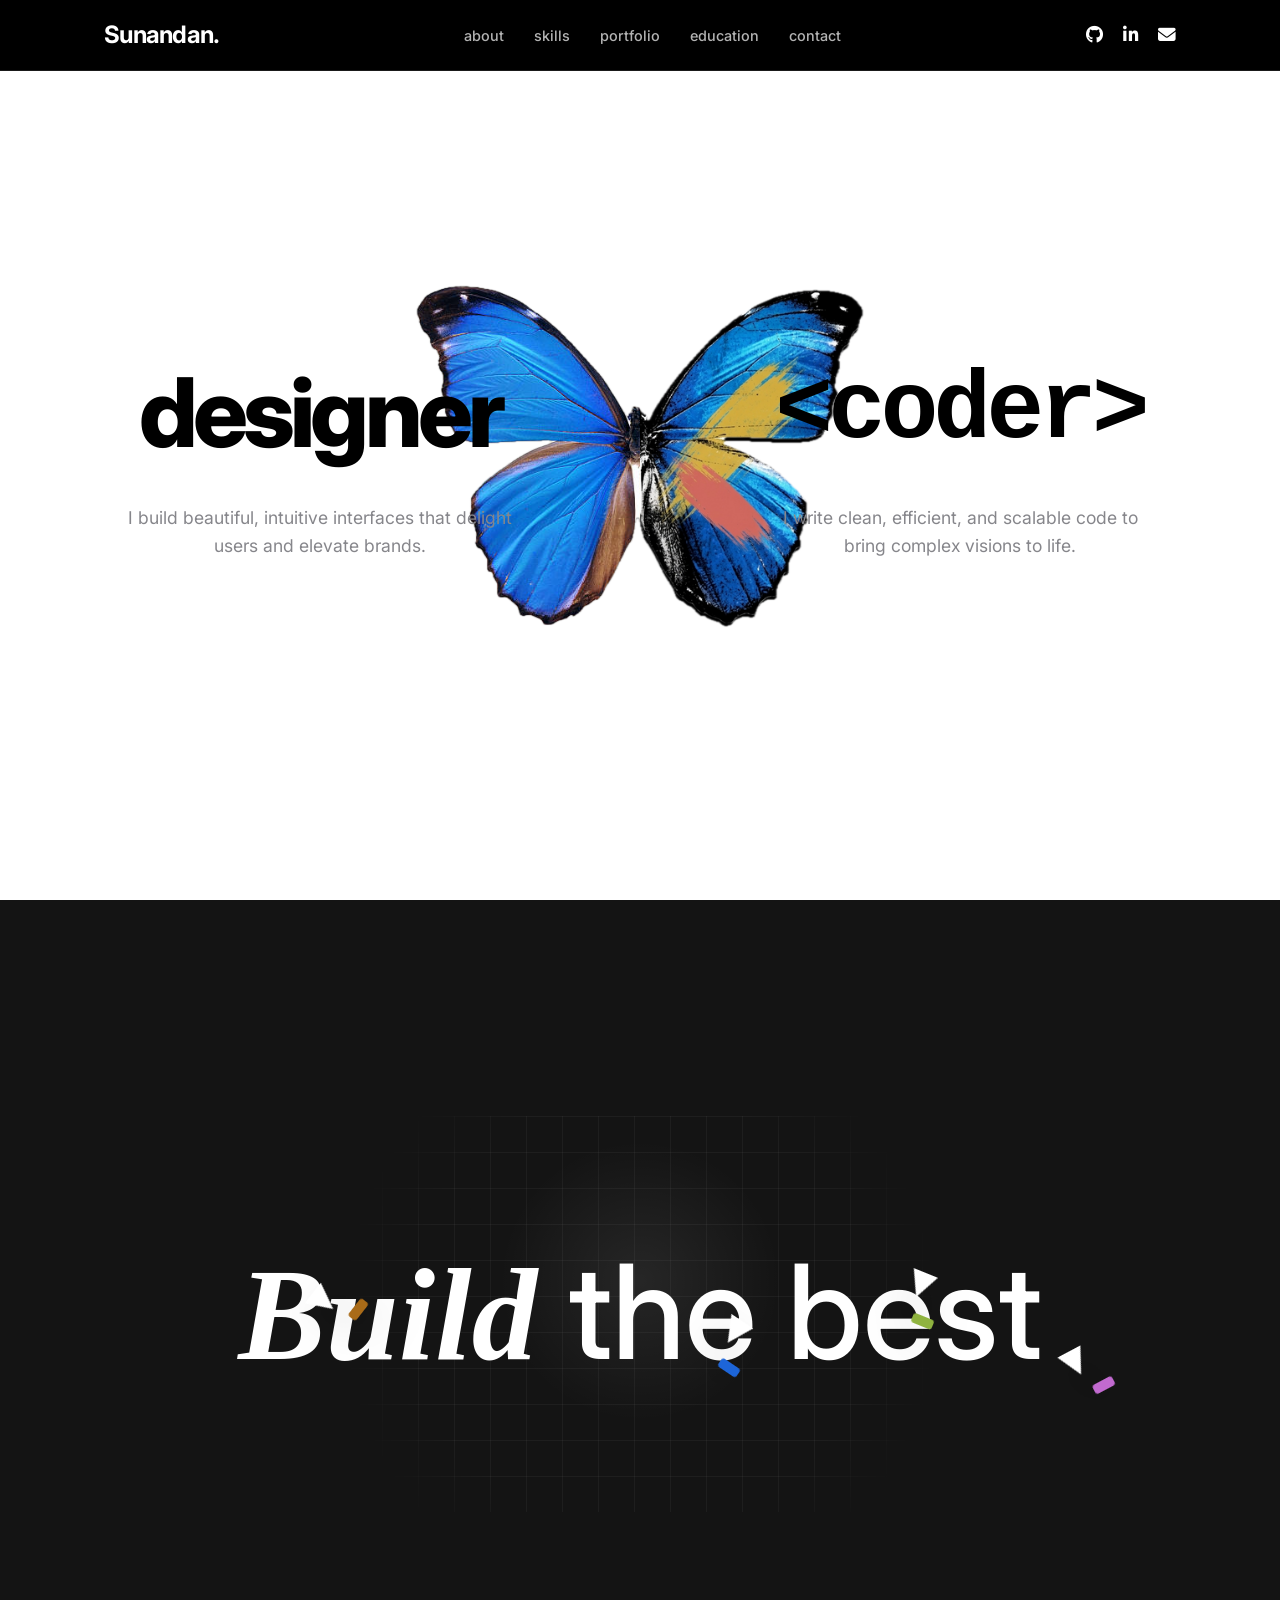
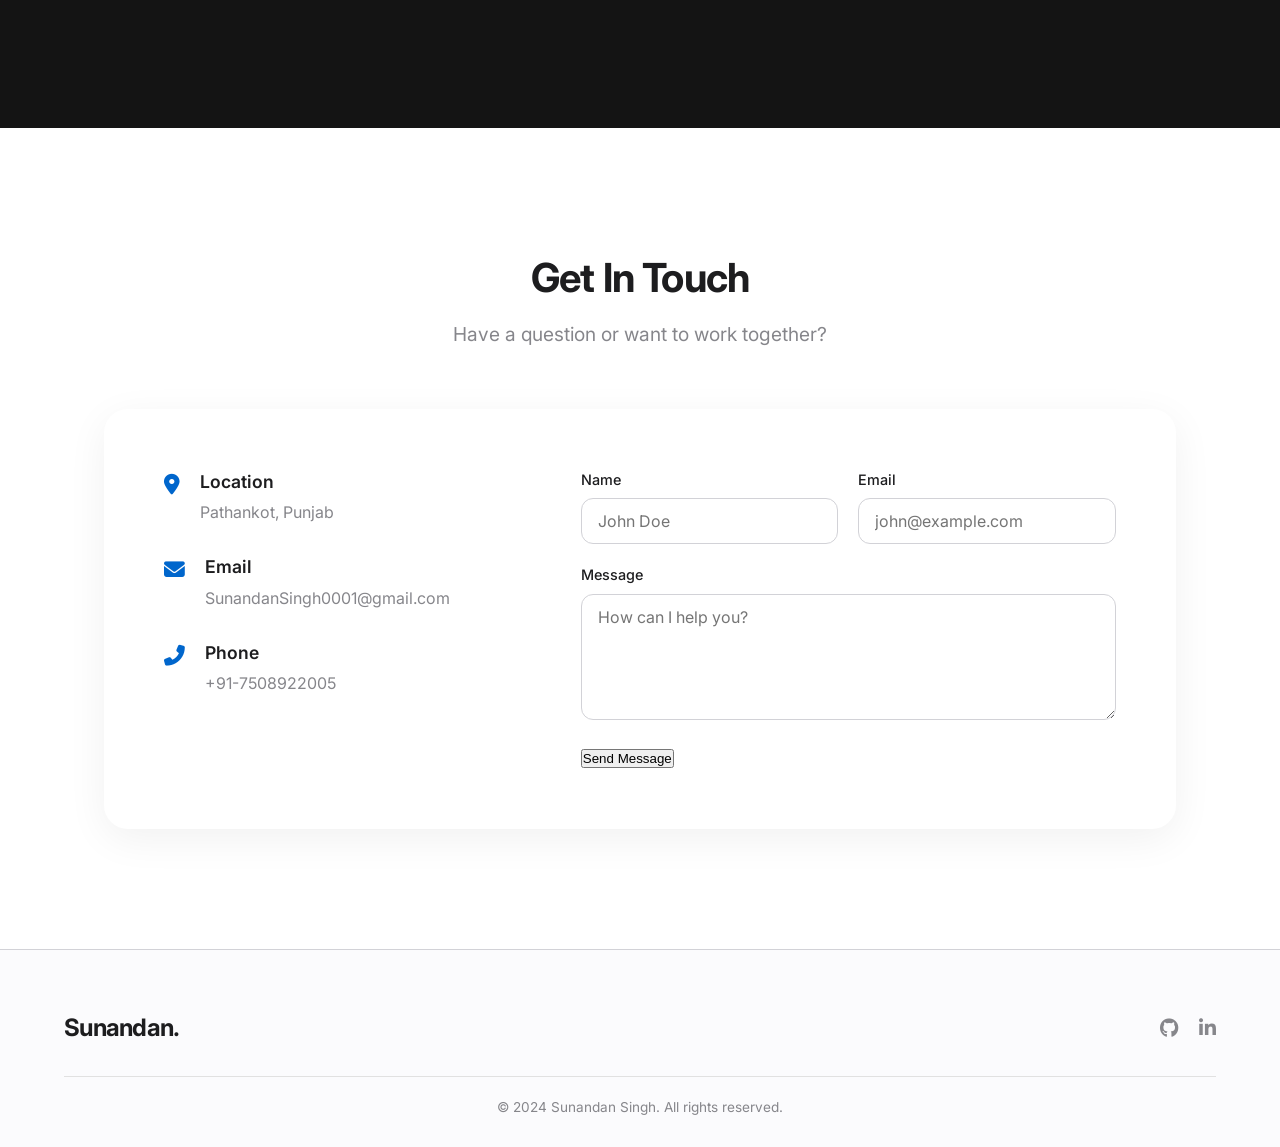
==== commit 5090dbbc: "Add build the best hero section" ====
--- a/index.html
+++ b/index.html
@@ -58,6 +58,20 @@
             </div>
         </section>
 
+        <section class="build-best-section fade-in-section" aria-label="Build the best">
+            <div class="build-stage">
+                <div class="build-grid" aria-hidden="true"></div>
+                <h2>
+                    <span>Build</span>
+                    <span>the best</span>
+                </h2>
+                <div class="cursor cursor-gold cursor-left" aria-hidden="true"></div>
+                <div class="cursor cursor-blue cursor-center" aria-hidden="true"></div>
+                <div class="cursor cursor-green cursor-right" aria-hidden="true"></div>
+                <div class="cursor cursor-pink cursor-far" aria-hidden="true"></div>
+            </div>
+        </section>
+
 <section id="contact" class="contact fade-in-section">
             <div class="section-container">
                 <div class="section-header">
--- a/style.css
+++ b/style.css
@@ -284,6 +284,124 @@
 
 /* We removed the float animation from portrait so the two halves stay perfectly synced */
 
+/* Build Section */
+.build-best-section {
+    position: relative;
+    min-height: 92vh;
+    display: flex;
+    align-items: center;
+    justify-content: center;
+    overflow: hidden;
+    background:
+        radial-gradient(circle at 50% 46%, rgba(255,255,255,0.08), transparent 18%),
+        #141414;
+    color: #ffffff;
+}
+
+.build-stage {
+    position: relative;
+    width: min(1180px, 92vw);
+    min-height: 520px;
+    display: flex;
+    align-items: center;
+    justify-content: center;
+}
+
+.build-grid {
+    position: absolute;
+    inset: 12% 22%;
+    opacity: 0.36;
+    background-image:
+        linear-gradient(rgba(255,255,255,0.12) 1px, transparent 1px),
+        linear-gradient(90deg, rgba(255,255,255,0.12) 1px, transparent 1px);
+    background-size: 36px 36px;
+    mask-image: radial-gradient(circle, #000 0 58%, transparent 78%);
+}
+
+.build-stage h2 {
+    position: relative;
+    z-index: 2;
+    display: flex;
+    align-items: baseline;
+    justify-content: center;
+    gap: 0.24em;
+    font-size: 8.2rem;
+    line-height: 0.9;
+    font-weight: 500;
+    letter-spacing: 0;
+    text-align: center;
+}
+
+.build-stage h2 span:first-child {
+    font-family: Georgia, "Times New Roman", serif;
+    font-style: italic;
+    font-weight: 700;
+    letter-spacing: 0;
+}
+
+.cursor {
+    position: absolute;
+    z-index: 3;
+    width: 0;
+    height: 0;
+    border-top: 26px solid #ffffff;
+    border-right: 13px solid transparent;
+    border-left: 13px solid transparent;
+    filter: drop-shadow(0 16px 22px rgba(0,0,0,0.26));
+    animation: cursor-float 5.8s ease-in-out infinite;
+}
+
+.cursor::after {
+    content: "";
+    position: absolute;
+    top: 15px;
+    left: 4px;
+    width: 22px;
+    height: 10px;
+    border-radius: 3px;
+    background: var(--cursor-color);
+}
+
+.cursor-left {
+    --cursor-color: #a96b18;
+    left: 22%;
+    top: 45%;
+    transform: rotate(-52deg);
+}
+
+.cursor-center {
+    --cursor-color: #1d65d8;
+    left: 57%;
+    top: 51%;
+    transform: rotate(34deg);
+    animation-delay: -1.4s;
+}
+
+.cursor-right {
+    --cursor-color: #8fb33f;
+    right: 25%;
+    top: 42%;
+    transform: rotate(22deg);
+    animation-delay: -2.6s;
+}
+
+.cursor-far {
+    --cursor-color: #c26ad0;
+    right: 12%;
+    top: 57%;
+    transform: rotate(-28deg);
+    animation-delay: -3.6s;
+}
+
+@keyframes cursor-float {
+    0%, 100% {
+        translate: 0 0;
+    }
+    50% {
+        translate: 10px -14px;
+    }
+}
+
 .mockup-header {
     background-color: #f5f5f7;
     height: 30px;
@@ -402,6 +520,174 @@
     font-weight: 600;
     color: var(--text-primary);
     white-space: nowrap;
+}
+
+/* UI Designer Skill Section */
+.ui-skill-lab {
+    background:
+        radial-gradient(circle at top left, rgba(0, 102, 204, 0.08), transparent 30%),
+        linear-gradient(180deg, #ffffff 0%, #f7f9fc 100%);
+}
+
+.ui-skill-header {
+    max-width: 860px;
+    margin: 0 auto 60px;
+}
+
+.ui-skill-kicker {
+    display: inline-block;
+    margin-bottom: 14px;
+    padding: 8px 14px;
+    border-radius: 999px;
+    background: rgba(0, 102, 204, 0.08);
+    color: var(--apple-blue);
+    font-size: 0.78rem;
+    font-weight: 700;
+    letter-spacing: 0.12em;
+    text-transform: uppercase;
+}
+
+.ui-skill-grid {
+    display: grid;
+    grid-template-columns: repeat(2, minmax(0, 1fr));
+    gap: 28px;
+    margin-bottom: 34px;
+}
+
+.ui-skill-panel,
+.ui-article-card {
+    background: rgba(255,255,255,0.88);
+    border: 1px solid rgba(210, 210, 215, 0.8);
+    box-shadow: var(--card-shadow);
+    backdrop-filter: blur(8px);
+}
+
+.ui-skill-panel {
+    padding: 32px;
+    border-radius: 28px;
+}
+
+.ui-skill-panel-accent {
+    background: linear-gradient(135deg, rgba(0, 102, 204, 0.08), rgba(255,255,255,0.96));
+}
+
+.ui-skill-tag,
+.ui-article-type {
+    display: inline-flex;
+    align-items: center;
+    padding: 8px 12px;
+    border-radius: 999px;
+    background: #111111;
+    color: #ffffff;
+    font-size: 0.76rem;
+    font-weight: 700;
+    letter-spacing: 0.08em;
+    text-transform: uppercase;
+}
+
+.ui-skill-panel h3,
+.ui-article-board-header h3 {
+    font-size: 1.9rem;
+    letter-spacing: -0.03em;
+    margin: 18px 0 14px;
+}
+
+.ui-skill-panel p,
+.ui-article-board-header p,
+.ui-article-card p {
+    color: var(--text-secondary);
+    font-size: 1rem;
+}
+
+.ui-pill-list {
+    display: flex;
+    flex-wrap: wrap;
+    gap: 12px;
+    margin-top: 24px;
+}
+
+.ui-pill-list span,
+.ui-article-meta span {
+    padding: 10px 14px;
+    border-radius: 999px;
+    background: #f2f5f9;
+    color: #2b2b30;
+    font-size: 0.9rem;
+    font-weight: 600;
+}
+
+.ui-notes-list {
+    margin-top: 22px;
+    display: grid;
+    gap: 14px;
+}
+
+.ui-notes-list li {
+    position: relative;
+    padding-left: 22px;
+    color: #3a3a40;
+    font-weight: 500;
+}
+
+.ui-notes-list li::before {
+    content: "";
+    position: absolute;
+    left: 0;
+    top: 9px;
+    width: 8px;
+    height: 8px;
+    border-radius: 50%;
+    background: var(--apple-blue);
+}
+
+.ui-article-board {
+    border-radius: 32px;
+    padding: 36px;
+    background: rgba(255,255,255,0.72);
+    border: 1px solid rgba(210, 210, 215, 0.85);
+    box-shadow: var(--card-shadow);
+}
+
+.ui-article-board-header {
+    display: flex;
+    justify-content: space-between;
+    align-items: flex-end;
+    gap: 24px;
+    margin-bottom: 26px;
+}
+
+.ui-article-board-header p {
+    max-width: 420px;
+}
+
+.ui-article-grid {
+    display: grid;
+    grid-template-columns: repeat(2, minmax(0, 1fr));
+    gap: 22px;
+}
+
+.ui-article-card {
+    border-radius: 24px;
+    padding: 26px;
+    transition: var(--transition);
+}
+
+.ui-article-card:hover {
+    transform: translateY(-6px);
+    box-shadow: var(--card-hover-shadow);
+}
+
+.ui-article-card h4 {
+    margin: 18px 0 12px;
+    font-size: 1.25rem;
+    letter-spacing: -0.02em;
+}
+
+.ui-article-meta {
+    display: flex;
+    flex-wrap: wrap;
+    gap: 10px;
+    margin-top: 22px;
 }
 
 /* Projects Grid */
@@ -1377,6 +1663,123 @@
     transform: none;
 }
 
+/* Directional reveal for graphs and pictures */
+.warrior-stage,
+.project-grid .apple-card,
+.cert-list .cert-item,
+.chart-column,
+.silly-col {
+    opacity: 0;
+    transition:
+        opacity 0.75s cubic-bezier(0.16, 1, 0.3, 1),
+        transform 0.75s cubic-bezier(0.16, 1, 0.3, 1);
+    will-change: transform, opacity;
+}
+
+.warrior-stage {
+    transform: translateX(-56px);
+}
+
+.project-grid .apple-card,
+.cert-list .cert-item {
+    transform: translateX(56px);
+}
+
+.silly-col,
+.chart-column {
+    transform: translateY(18px);
+}
+
+.silly-bar,
+.chart-bar {
+    transform-origin: bottom center;
+}
+
+.fade-in-section .silly-bar,
+.fade-in-section .chart-bar {
+    transform: scaleY(0);
+    opacity: 0;
+    transition:
+        transform 0.75s cubic-bezier(0.16, 1, 0.3, 1),
+        opacity 0.45s ease;
+    will-change: transform, opacity;
+}
+
+.fade-in-section.is-visible .warrior-stage,
+.fade-in-section.is-visible .project-grid .apple-card,
+.fade-in-section.is-visible .cert-list .cert-item {
+    opacity: 1;
+    transform: translateX(0);
+}
+
+.fade-in-section.is-visible .silly-col,
+.fade-in-section.is-visible .chart-column {
+    opacity: 1;
+    transform: translateY(0);
+}
+
+.fade-in-section.is-visible .silly-bar,
+.fade-in-section.is-visible .chart-bar {
+    opacity: 1;
+    transform: scaleY(1);
+}
+
+.fade-in-section.is-visible .project-grid .apple-card:nth-child(1),
+.fade-in-section.is-visible .cert-list .cert-item:nth-child(1),
+.fade-in-section.is-visible .chart-column:nth-child(1) .chart-bar,
+.fade-in-section.is-visible .silly-col:nth-child(1) .silly-bar {
+    transition-delay: 0.08s;
+}
+
+.fade-in-section.is-visible .project-grid .apple-card:nth-child(2),
+.fade-in-section.is-visible .cert-list .cert-item:nth-child(2),
+.fade-in-section.is-visible .chart-column:nth-child(2) .chart-bar,
+.fade-in-section.is-visible .silly-col:nth-child(2) .silly-bar {
+    transition-delay: 0.16s;
+}
+
+.fade-in-section.is-visible .project-grid .apple-card:nth-child(3),
+.fade-in-section.is-visible .cert-list .cert-item:nth-child(3),
+.fade-in-section.is-visible .chart-column:nth-child(3) .chart-bar,
+.fade-in-section.is-visible .silly-col:nth-child(3) .silly-bar {
+    transition-delay: 0.24s;
+}
+
+.fade-in-section.is-visible .project-grid .apple-card:nth-child(4),
+.fade-in-section.is-visible .cert-list .cert-item:nth-child(4),
+.fade-in-section.is-visible .chart-column:nth-child(4) .chart-bar,
+.fade-in-section.is-visible .silly-col:nth-child(4) .silly-bar {
+    transition-delay: 0.32s;
+}
+
+.fade-in-section.is-visible .project-grid .apple-card:nth-child(5),
+.fade-in-section.is-visible .cert-list .cert-item:nth-child(5),
+.fade-in-section.is-visible .chart-column:nth-child(5) .chart-bar {
+    transition-delay: 0.4s;
+}
+
+.fade-in-section.is-visible .project-grid .apple-card:nth-child(6),
+.fade-in-section.is-visible .cert-list .cert-item:nth-child(6) {
+    transition-delay: 0.48s;
+}
+
+.fade-in-section.is-visible .project-grid .apple-card:nth-child(7),
+.fade-in-section.is-visible .cert-list .cert-item:nth-child(7) {
+    transition-delay: 0.56s;
+}
+
+.fade-in-section.is-visible .cert-list .cert-item:nth-child(8) {
+    transition-delay: 0.64s;
+}
+
+.fade-in-section.is-visible .cert-list .cert-item:nth-child(9) {
+    transition-delay: 0.72s;
+}
+
+.fade-in-section.is-visible .cert-list .cert-item:nth-child(10) {
+    transition-delay: 0.8s;
+}
+
 /* Custom Modal */
 .modal-overlay {
     position: fixed;
@@ -1458,6 +1861,9 @@
     .split-layout { grid-template-columns: 1fr; }
     .contact-wrapper { grid-template-columns: 1fr; padding: 40px 20px; }
     .social-links-nav { display: none; }
+    .ui-skill-grid,
+    .ui-article-grid { grid-template-columns: 1fr; }
+    .ui-article-board-header { align-items: flex-start; flex-direction: column; }
 }
 
 @media (max-width: 768px) {
@@ -1484,4 +1890,473 @@
     .chart-bars { gap: 10px; min-height: 340px; }
     .chart-bar strong { font-size: 1.55rem; }
     .chart-bar span { font-size: 0.74rem; }
-}
+    .ui-skill-panel,
+    .ui-article-board,
+    .ui-article-card { padding: 22px; }
+    .ui-skill-panel h3,
+    .ui-article-board-header h3 { font-size: 1.5rem; }
+    .ui-pill-list span,
+    .ui-article-meta span { width: 100%; text-align: center; }
+}
+
+@media (max-width: 640px) {
+    body {
+        overflow-x: hidden;
+    }
+
+    .nav-content {
+        height: 64px;
+        padding: 0 6%;
+    }
+
+    .logo {
+        font-size: 1.25rem;
+    }
+
+    .hamburger {
+        width: 42px;
+        height: 42px;
+        display: flex;
+        align-items: center;
+        justify-content: center;
+        font-size: 1.35rem;
+        position: relative;
+    }
+
+    .hamburger i {
+        display: none;
+    }
+
+    .hamburger::before {
+        content: "\2630";
+        color: #ffffff;
+        font-family: Arial, sans-serif;
+        font-size: 1.45rem;
+        line-height: 1;
+    }
+
+    .nav-content:has(.nav-links.active) .hamburger::before {
+        content: "\00d7";
+        font-size: 2rem;
+    }
+
+    .nav-links {
+        top: 64px;
+        padding: 18px 6% 22px;
+        gap: 0;
+        border-bottom: 1px solid rgba(255,255,255,0.12);
+    }
+
+    .nav-links li {
+        width: 100%;
+    }
+
+    .nav-links li a {
+        display: block;
+        width: 100%;
+        padding: 13px 0;
+        font-size: 1rem;
+        text-align: center;
+    }
+
+    .split-hero {
+        min-height: 100svh;
+        height: auto;
+        padding: 92px 6% 48px;
+        overflow: visible;
+    }
+
+    .hero-text-container {
+        position: relative;
+        display: grid;
+        gap: 270px;
+        height: auto;
+        min-height: 650px;
+        pointer-events: auto;
+    }
+
+    .hero-text-left,
+    .hero-text-right {
+        position: static;
+        width: 100%;
+        height: auto;
+        opacity: 1 !important;
+    }
+
+    .side-content {
+        position: static;
+        transform: none;
+        width: 100%;
+        padding: 0;
+    }
+
+    .side-content h1 {
+        font-size: clamp(2.45rem, 14vw, 3.75rem);
+        line-height: 0.95;
+        margin-bottom: 14px;
+        letter-spacing: -0.04em;
+    }
+
+    .side-content p {
+        max-width: 320px;
+        font-size: 1rem;
+        line-height: 1.55;
+    }
+
+    .butterfly-container {
+        position: absolute;
+        top: 50%;
+        left: 50%;
+        width: min(86vw, 360px);
+        transform: translate(-50%, -50%);
+    }
+
+    .build-best-section {
+        min-height: 82vh;
+    }
+
+    .build-stage {
+        min-height: 470px;
+    }
+
+    .build-grid {
+        inset: 18% 4%;
+        background-size: 28px 28px;
+    }
+
+    .build-stage h2 {
+        flex-direction: column;
+        align-items: center;
+        gap: 0.04em;
+        font-size: 4.8rem;
+    }
+
+    .cursor {
+        border-top-width: 21px;
+        border-right-width: 10px;
+        border-left-width: 10px;
+    }
+
+    .cursor::after {
+        top: 12px;
+        left: 3px;
+        width: 18px;
+        height: 8px;
+    }
+
+    .cursor-left {
+        left: 15%;
+        top: 38%;
+    }
+
+    .cursor-center {
+        left: 55%;
+        top: 45%;
+    }
+
+    .cursor-right {
+        right: 15%;
+        top: 32%;
+    }
+
+    .cursor-far {
+        right: 12%;
+        top: 63%;
+    }
+
+    .section-container {
+        padding: 78px 6%;
+    }
+
+    .section-header {
+        margin-bottom: 34px;
+    }
+
+    .section-header h2 {
+        font-size: clamp(1.85rem, 8vw, 2.15rem);
+        line-height: 1.08;
+        overflow-wrap: break-word;
+        text-wrap: balance;
+    }
+
+    .section-header p {
+        font-size: 1rem;
+        max-width: 32ch;
+        margin-left: auto;
+        margin-right: auto;
+        overflow-wrap: break-word;
+    }
+
+    .skills-marquee {
+        padding: 34px 0;
+    }
+
+    .skills-marquee::before,
+    .skills-marquee::after {
+        width: 48px;
+    }
+
+    .marquee-content {
+        gap: 14px;
+        animation-duration: 32s;
+    }
+
+    .skill-item {
+        padding: 18px 22px;
+        border-radius: 16px;
+        gap: 10px;
+    }
+
+    .skill-item i {
+        font-size: 1.45rem;
+    }
+
+    .skill-item span {
+        font-size: 1rem;
+    }
+
+    .project-grid {
+        grid-template-columns: 1fr;
+        gap: 24px;
+    }
+
+    .apple-card,
+    .ui-skill-panel,
+    .ui-article-card,
+    .ui-article-board,
+    .contact-wrapper,
+    .highlight-pill,
+    .achievement-box,
+    .cert-item,
+    .personal-info-section,
+    .warrior-frame,
+    .silly-graph {
+        border-radius: 18px;
+    }
+
+    .card-image {
+        height: 190px;
+    }
+
+    .card-content {
+        padding: 22px;
+    }
+
+    .education-highlights {
+        gap: 14px;
+        margin-bottom: 30px;
+    }
+
+    .split-layout {
+        gap: 38px;
+    }
+
+    .timeline-clean {
+        padding-left: 16px;
+    }
+
+    .timeline-node {
+        padding-right: 0;
+    }
+
+    .achievement-box,
+    .cert-item {
+        padding: 16px;
+        gap: 14px;
+    }
+
+    .cert-icon {
+        width: 68px;
+        height: 54px;
+    }
+
+    .cert-details .date-link {
+        align-items: flex-start;
+        gap: 10px;
+    }
+
+    .contact-wrapper {
+        gap: 28px;
+        padding: 24px 18px;
+    }
+
+    .info-block {
+        gap: 14px;
+        margin-bottom: 22px;
+    }
+
+    .info-block p,
+    .cert-details p,
+    .card-content .desc {
+        overflow-wrap: anywhere;
+    }
+
+    .apple-form input,
+    .apple-form textarea {
+        font-size: 16px;
+    }
+
+    .footer-content {
+        flex-direction: column;
+        gap: 20px;
+        text-align: center;
+    }
+
+    .site-footer {
+        padding-top: 42px;
+    }
+
+    .modal-overlay {
+        align-items: flex-start;
+        padding: 12px 0;
+    }
+
+    .modal-content,
+    .personal-modal-content {
+        width: min(100% - 16px, 600px);
+        max-height: calc(100svh - 24px);
+        padding: 8px;
+    }
+
+    .close-modal {
+        top: 16px;
+        right: 16px;
+        z-index: 5;
+        width: 40px;
+        height: 40px;
+        border: 1px solid rgba(29, 29, 31, 0.08);
+        border-radius: 50%;
+        background: rgba(255,255,255,0.88);
+    }
+
+    .personal-info-section {
+        padding: 54px 16px 18px;
+    }
+
+    .about-top {
+        gap: 20px;
+        padding-bottom: 22px;
+        margin-bottom: 24px;
+    }
+
+    .personal-layout {
+        gap: 28px;
+        padding-bottom: 26px;
+        margin-bottom: 28px;
+    }
+
+    .warrior-frame {
+        min-height: 300px;
+        max-width: 320px;
+    }
+
+    .facts-panel {
+        padding: 0;
+    }
+
+    .silly-chart {
+        grid-template-columns: 1fr;
+        min-height: 190px;
+    }
+
+    .silly-axis {
+        display: none;
+    }
+
+    .silly-bars {
+        min-height: 190px;
+        gap: 8px;
+    }
+
+    .silly-bar {
+        padding: 12px 5px 8px;
+    }
+
+    .silly-bar strong {
+        font-size: 1.2rem;
+    }
+
+    .silly-bar span {
+        font-size: 0.68rem;
+        overflow-wrap: anywhere;
+    }
+
+    .skills-headline {
+        display: block;
+    }
+
+    .chart-grid {
+        min-height: 310px;
+    }
+
+    .chart-bars {
+        min-height: 310px;
+        gap: 7px;
+    }
+
+    .chart-bar {
+        padding: 12px 5px 10px;
+        min-width: 0;
+    }
+
+    .chart-bar strong {
+        font-size: 1.05rem;
+    }
+
+    .chart-bar span {
+        font-size: 0.62rem;
+        overflow-wrap: anywhere;
+    }
+
+}
+
+@media (max-width: 380px) {
+    .section-container {
+        padding-left: 5%;
+        padding-right: 5%;
+    }
+
+    .split-hero {
+        padding-left: 5%;
+        padding-right: 5%;
+    }
+
+    .hero-text-container {
+        gap: 235px;
+        min-height: 600px;
+    }
+
+    .butterfly-container {
+        width: min(90vw, 310px);
+    }
+
+    .build-stage h2 {
+        font-size: 3.8rem;
+    }
+
+    .cursor-left {
+        left: 8%;
+    }
+
+    .cursor-right {
+        right: 9%;
+    }
+
+    .card-image {
+        height: 170px;
+    }
+
+    .cert-item {
+        align-items: flex-start;
+    }
+
+    .cert-icon {
+        width: 58px;
+        height: 48px;
+    }
+
+    .chart-bars,
+    .silly-bars {
+        gap: 5px;
+    }
+}
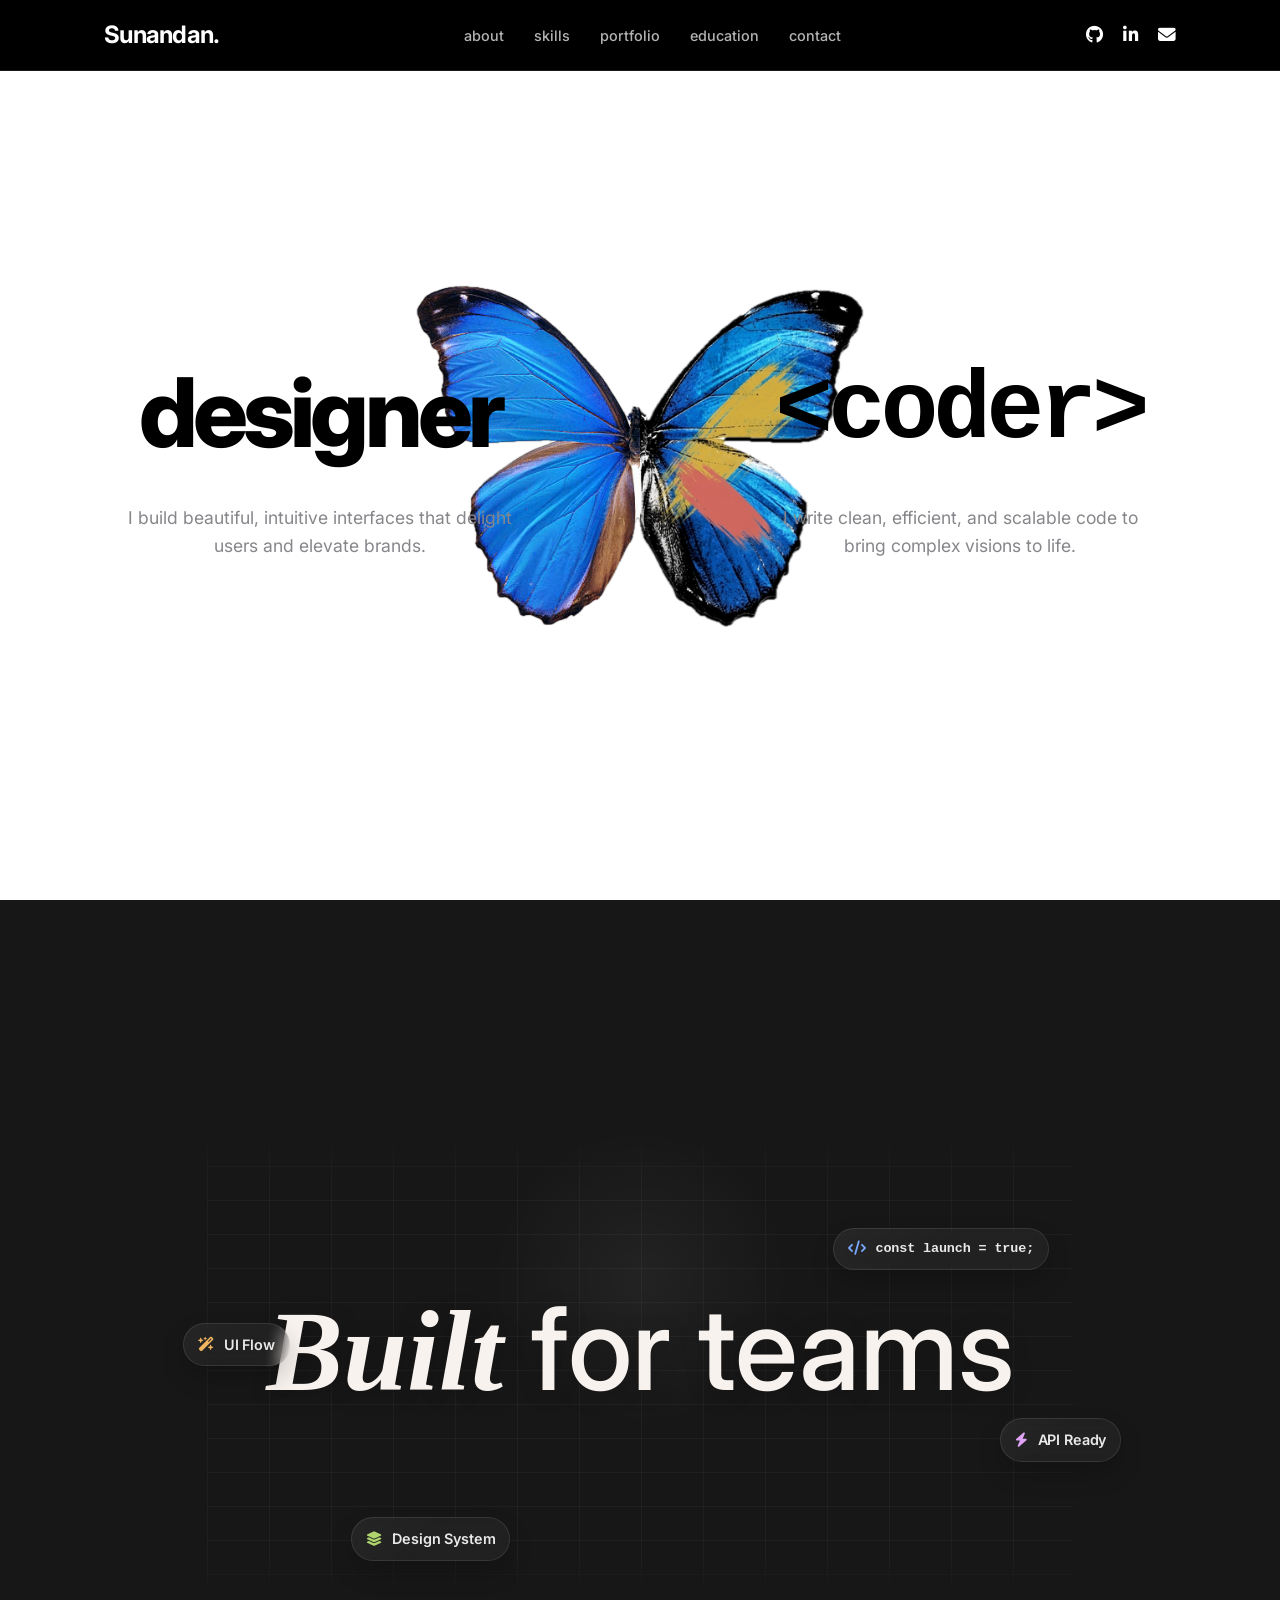
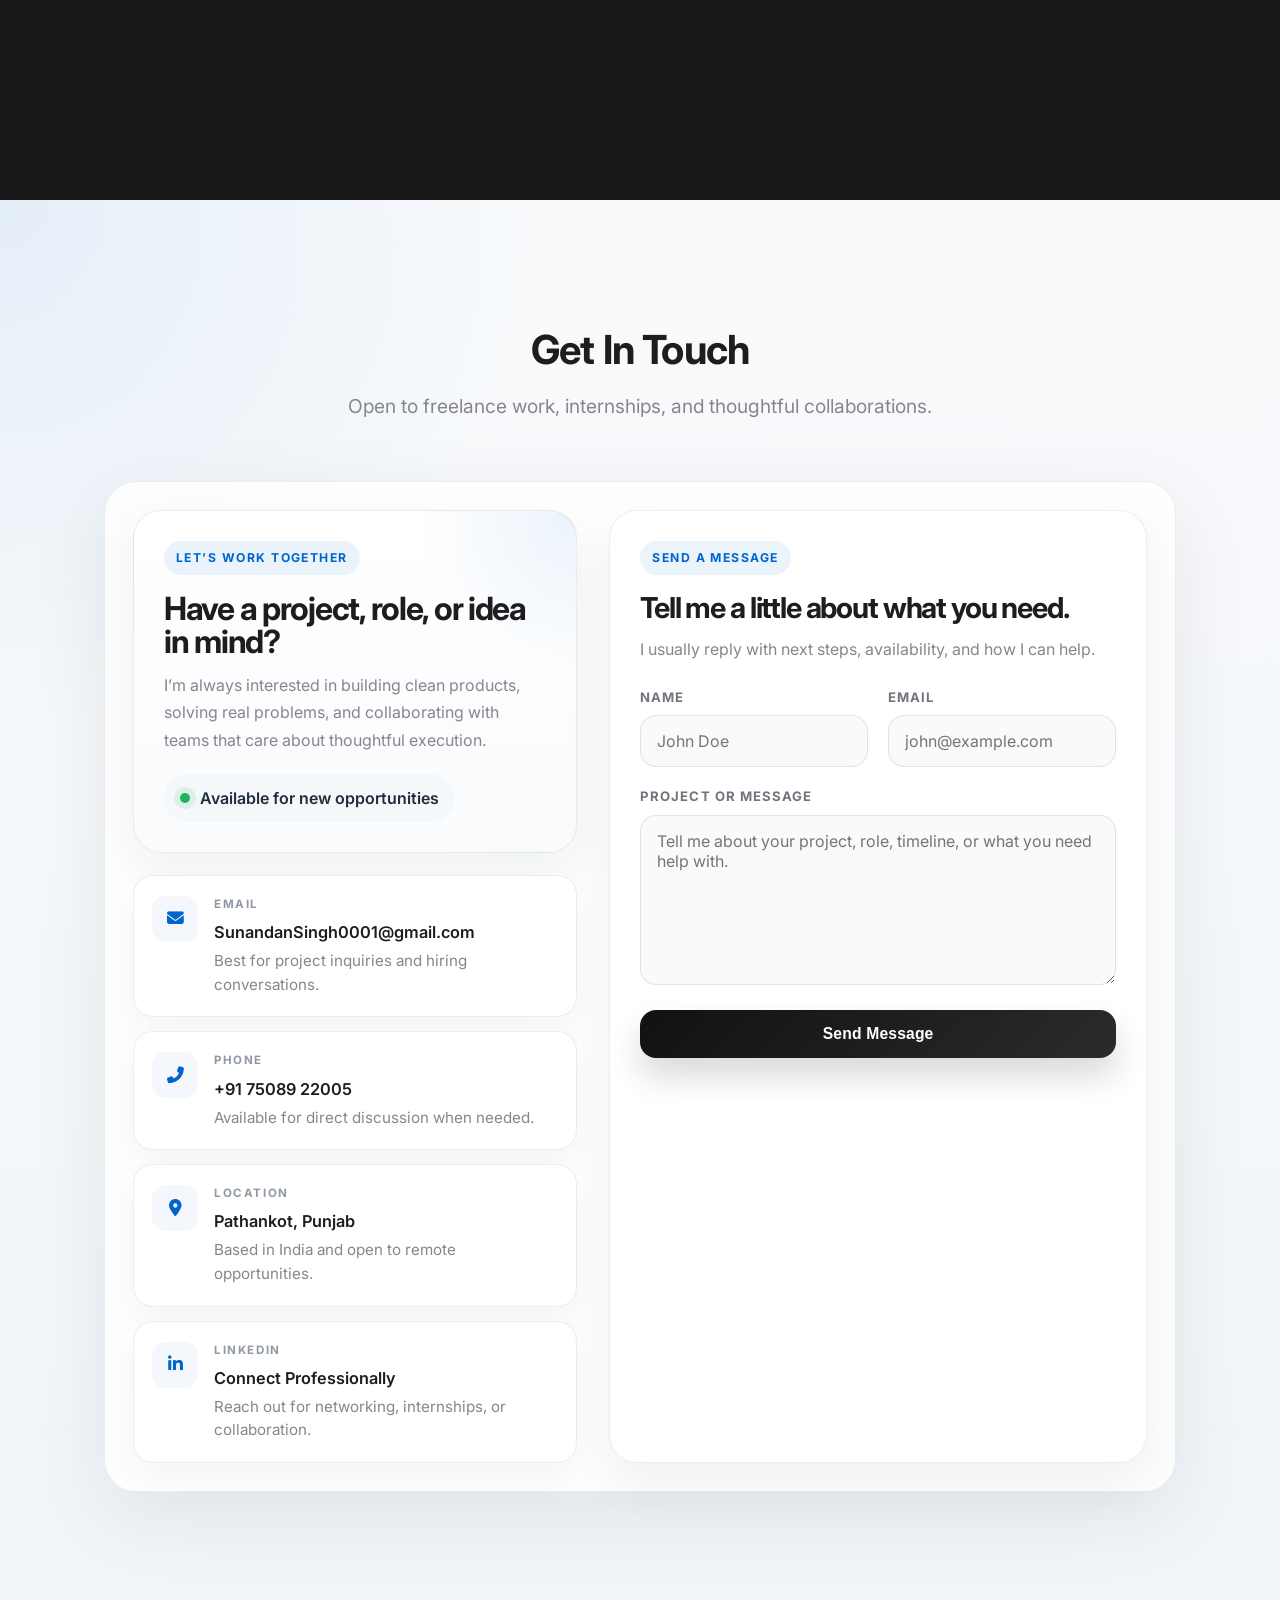
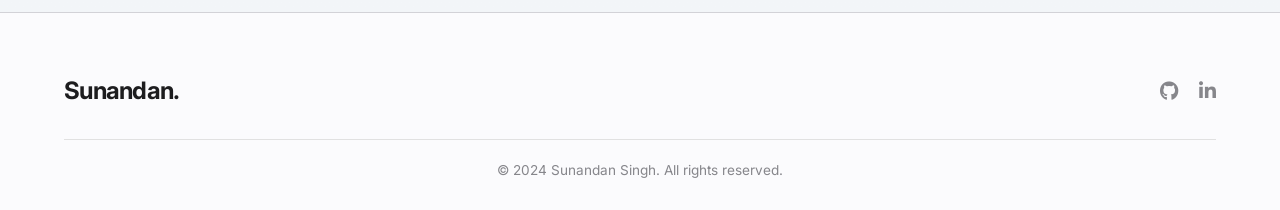
==== commit 09df02cb: "Improve portfolio UX, SEO, and responsiveness" ====
--- a/index.html
+++ b/index.html
@@ -3,18 +3,54 @@
 <head>
     <meta charset="UTF-8">
     <meta name="viewport" content="width=device-width, initial-scale=1.0">
-    <title>Sunandan Singh | Full Stack Developer</title>
-    <meta name="description" content="Portfolio of Sunandan Singh, Computer Science Engineer and Full Stack Developer.">
-    <!-- Using Inter to mimic Apple's San Francisco -->
+    <title>Sunandan Singh | Full Stack Developer Portfolio</title>
+    <meta name="description" content="Explore the portfolio of Sunandan Singh, a full stack developer building clean web experiences, modern interfaces, and scalable applications.">
+    <meta name="robots" content="index,follow">
+    <meta name="theme-color" content="#111111">
+    <link rel="canonical" href="https://sunandansingh.in/">
+    <meta property="og:type" content="website">
+    <meta property="og:title" content="Sunandan Singh | Full Stack Developer Portfolio">
+    <meta property="og:description" content="Portfolio website of Sunandan Singh featuring full stack projects, skills, education, and contact details.">
+    <meta property="og:url" content="https://sunandansingh.in/">
+    <meta property="og:image" content="https://sunandansingh.in/assets/resume.png">
+    <meta name="twitter:card" content="summary_large_image">
+    <meta name="twitter:title" content="Sunandan Singh | Full Stack Developer Portfolio">
+    <meta name="twitter:description" content="Full stack developer portfolio with projects, skills, education, and contact details.">
+    <meta name="twitter:image" content="https://sunandansingh.in/assets/resume.png">
+    <link rel="preconnect" href="https://fonts.googleapis.com">
+    <link rel="preconnect" href="https://fonts.gstatic.com" crossorigin>
+    <link rel="preconnect" href="https://cdnjs.cloudflare.com" crossorigin>
     <link href="https://fonts.googleapis.com/css2?family=Inter:wght@300;400;500;600;700;800&display=swap" rel="stylesheet">
     <link rel="stylesheet" href="https://cdnjs.cloudflare.com/ajax/libs/font-awesome/6.4.0/css/all.min.css">
     <link rel="stylesheet" href="style.css">
+    <script type="application/ld+json">
+        {
+            "@context": "https://schema.org",
+            "@type": "Person",
+            "name": "Sunandan Singh",
+            "url": "https://sunandansingh.in/",
+            "jobTitle": "Full Stack Developer",
+            "email": "mailto:SunandanSingh0001@gmail.com",
+            "telephone": "+91-7508922005",
+            "address": {
+                "@type": "PostalAddress",
+                "addressLocality": "Pathankot",
+                "addressRegion": "Punjab",
+                "addressCountry": "IN"
+            },
+            "sameAs": [
+                "https://github.com/Sunandanthakur",
+                "https://linkedin.com/in/Sunandansingh"
+            ]
+        }
+    </script>
 </head>
 <body>
+    <a class="skip-link" href="#main-content">Skip to content</a>
     <nav aria-label="Main Navigation">
         <div class="nav-content">
             <a href="index.html" class="logo">Sunandan.</a>
-            <ul class="nav-links">
+            <ul class="nav-links" id="primary-navigation">
                 <li><a href="#personal-info" class="active">about</a></li>
                 <li><a href="skills.html">skills</a></li>
                 <li><a href="projects.html">portfolio</a></li>
@@ -22,17 +58,17 @@
                 <li><a href="#contact">contact</a></li>
             </ul>
             <div class="social-links-nav">
-                <a href="https://github.com/Sunandanthakur" target="_blank" aria-label="GitHub"><i class="fab fa-github"></i></a>
-                <a href="https://linkedin.com/in/Sunandansingh" target="_blank" aria-label="LinkedIn"><i class="fab fa-linkedin-in"></i></a>
+                <a href="https://github.com/Sunandanthakur" target="_blank" rel="noreferrer noopener" aria-label="GitHub"><i class="fab fa-github"></i></a>
+                <a href="https://linkedin.com/in/Sunandansingh" target="_blank" rel="noreferrer noopener" aria-label="LinkedIn"><i class="fab fa-linkedin-in"></i></a>
                 <a href="mailto:SunandanSingh0001@gmail.com" aria-label="Email"><i class="fas fa-envelope"></i></a>
             </div>
-            <div class="hamburger">
+            <button class="hamburger" type="button" aria-label="Open navigation menu" aria-controls="primary-navigation" aria-expanded="false">
                 <i class="fas fa-bars"></i>
-            </div>
+            </button>
         </div>
     </nav>
 
-    <main>
+    <main id="main-content">
 
         <section id="about" class="split-hero">
             <!-- Static Text Layers -->
@@ -53,22 +89,34 @@
 
             <!-- Single Butterfly Container in the center -->
             <div class="butterfly-container">
-                <img src="assets/butterfly_painted.png" alt="Painted Blue Butterfly" class="btf-img btf-base">
-                <img src="assets/butterfly_normal.png" alt="Normal Blue Butterfly" class="btf-img btf-top" id="btf-top-img">
+                <img src="assets/butterfly_painted.png" alt="Painted Blue Butterfly" class="btf-img btf-base" fetchpriority="high" decoding="async">
+                <img src="assets/butterfly_normal.png" alt="Normal Blue Butterfly" class="btf-img btf-top" id="btf-top-img" fetchpriority="high" decoding="async">
             </div>
         </section>
 
-        <section class="build-best-section fade-in-section" aria-label="Build the best">
+        <section class="build-best-section fade-in-section" aria-label="Built for teams">
             <div class="build-stage">
                 <div class="build-grid" aria-hidden="true"></div>
                 <h2>
-                    <span>Build</span>
-                    <span>the best</span>
+                    <span>Built</span>
+                    <span>for teams</span>
                 </h2>
-                <div class="cursor cursor-gold cursor-left" aria-hidden="true"></div>
-                <div class="cursor cursor-blue cursor-center" aria-hidden="true"></div>
-                <div class="cursor cursor-green cursor-right" aria-hidden="true"></div>
-                <div class="cursor cursor-pink cursor-far" aria-hidden="true"></div>
+                <div class="float-chip chip-ui-flow" aria-hidden="true">
+                    <i class="fa-solid fa-wand-magic-sparkles"></i>
+                    <span>UI Flow</span>
+                </div>
+                <div class="float-chip chip-code-snippet" aria-hidden="true">
+                    <i class="fa-solid fa-code"></i>
+                    <span>const launch = true;</span>
+                </div>
+                <div class="float-chip chip-design-system" aria-hidden="true">
+                    <i class="fa-solid fa-layer-group"></i>
+                    <span>Design System</span>
+                </div>
+                <div class="float-chip chip-api-ready" aria-hidden="true">
+                    <i class="fa-solid fa-bolt"></i>
+                    <span>API Ready</span>
+                </div>
             </div>
         </section>
 
@@ -76,54 +124,91 @@
             <div class="section-container">
                 <div class="section-header">
                     <h2>Get In Touch</h2>
-                    <p>Have a question or want to work together?</p>
+                    <p>Open to freelance work, internships, and thoughtful collaborations.</p>
                 </div>
                 
                 <div class="contact-wrapper">
                     <div class="contact-info">
-                        <div class="info-block">
-                            <i class="fas fa-map-marker-alt"></i>
-                            <div>
-                                <h4>Location</h4>
-                                <p>Pathankot, Punjab</p>
-                            </div>
-                        </div>
-                        <div class="info-block">
-                            <i class="fas fa-envelope"></i>
-                            <div>
-                                <h4>Email</h4>
-                                <p>SunandanSingh0001@gmail.com</p>
-                            </div>
-                        </div>
-                        <div class="info-block">
-                            <i class="fas fa-phone-alt"></i>
-                            <div>
-                                <h4>Phone</h4>
-                                <p>+91-7508922005</p>
-                            </div>
+                        <div class="contact-intro-card">
+                            <span class="contact-kicker">Let’s Work Together</span>
+                            <h3>Have a project, role, or idea in mind?</h3>
+                            <p>
+                                I’m always interested in building clean products, solving real problems,
+                                and collaborating with teams that care about thoughtful execution.
+                            </p>
+                            <div class="contact-status">
+                                <span class="status-dot" aria-hidden="true"></span>
+                                Available for new opportunities
+                            </div>
+                        </div>
+
+                        <div class="contact-info-grid">
+                            <a class="info-block" href="mailto:SunandanSingh0001@gmail.com">
+                                <i class="fas fa-envelope"></i>
+                                <div>
+                                    <span class="info-label">Email</span>
+                                    <h4>SunandanSingh0001@gmail.com</h4>
+                                    <p>Best for project inquiries and hiring conversations.</p>
+                                </div>
+                            </a>
+
+                            <a class="info-block" href="tel:+917508922005">
+                                <i class="fas fa-phone-alt"></i>
+                                <div>
+                                    <span class="info-label">Phone</span>
+                                    <h4>+91 75089 22005</h4>
+                                    <p>Available for direct discussion when needed.</p>
+                                </div>
+                            </a>
+
+                            <div class="info-block info-static">
+                                <i class="fas fa-map-marker-alt"></i>
+                                <div>
+                                    <span class="info-label">Location</span>
+                                    <h4>Pathankot, Punjab</h4>
+                                    <p>Based in India and open to remote opportunities.</p>
+                                </div>
+                            </div>
+
+                            <a class="info-block" href="https://linkedin.com/in/Sunandansingh" target="_blank" rel="noreferrer">
+                                <i class="fab fa-linkedin-in"></i>
+                                <div>
+                                    <span class="info-label">LinkedIn</span>
+                                    <h4>Connect Professionally</h4>
+                                    <p>Reach out for networking, internships, or collaboration.</p>
+                                </div>
+                            </a>
                         </div>
                     </div>
                     
                     <div class="contact-form-box">
-                        <form action="https://api.web3forms.com/submit" method="POST" id="contact-form" class="apple-form">
-                            <input type="hidden" name="access_key" value="5654fa5e-51d5-4963-b60a-291aab435e89">
-                            <div class="form-row">
-                                <div class="input-col">
-                                    <label for="name">Name</label>
-                                    <input type="text" id="name" name="name" required placeholder="John Doe">
-                                </div>
-                                <div class="input-col">
-                                    <label for="email">Email</label>
-                                    <input type="email" id="email" name="email" required placeholder="john@example.com">
-                                </div>
-                            </div>
-                            <div class="form-group">
-                                <label for="message">Message</label>
-                                <textarea id="message" name="message" rows="5" required placeholder="How can I help you?"></textarea>
-                            </div>
-                            <button type="submit" class="btn btn-primary submit-btn">Send Message</button>
-                            <div id="form-message" class="form-success">Message sent successfully!</div>
-                        </form>
+                        <div class="form-shell">
+                            <div class="form-shell-head">
+                                <span class="form-eyebrow">Send a Message</span>
+                                <h3>Tell me a little about what you need.</h3>
+                                <p>I usually reply with next steps, availability, and how I can help.</p>
+                            </div>
+                            <form action="https://api.web3forms.com/submit" method="POST" id="contact-form" class="apple-form">
+                                <input type="hidden" name="access_key" value="5654fa5e-51d5-4963-b60a-291aab435e89">
+                                <input type="checkbox" name="botcheck" tabindex="-1" autocomplete="off" class="bot-field" aria-hidden="true">
+                                <div class="form-row">
+                                    <div class="input-col">
+                                        <label for="name">Name</label>
+                                        <input type="text" id="name" name="name" required placeholder="John Doe">
+                                    </div>
+                                    <div class="input-col">
+                                        <label for="email">Email</label>
+                                        <input type="email" id="email" name="email" required placeholder="john@example.com">
+                                    </div>
+                                </div>
+                                <div class="form-group">
+                                    <label for="message">Project or Message</label>
+                                    <textarea id="message" name="message" rows="6" required placeholder="Tell me about your project, role, timeline, or what you need help with."></textarea>
+                                </div>
+                                <button type="submit" class="btn btn-primary submit-btn">Send Message</button>
+                                <div id="form-message" class="form-success" aria-live="polite"></div>
+                            </form>
+                        </div>
                     </div>
                 </div>
             </div>
@@ -134,8 +219,8 @@
         <div class="footer-content">
             <a href="index.html#personal-info" class="logo">Sunandan.</a>
             <div class="footer-links">
-                <a href="https://github.com/Sunandanthakur"><i class="fab fa-github"></i></a>
-                <a href="https://linkedin.com/in/Sunandansingh"><i class="fab fa-linkedin-in"></i></a>
+                <a href="https://github.com/Sunandanthakur" target="_blank" rel="noreferrer noopener" aria-label="GitHub profile"><i class="fab fa-github"></i></a>
+                <a href="https://linkedin.com/in/Sunandansingh" target="_blank" rel="noreferrer noopener" aria-label="LinkedIn profile"><i class="fab fa-linkedin-in"></i></a>
             </div>
         </div>
         <div class="footer-bottom">
@@ -175,7 +260,7 @@
                 <div class="personal-layout">
                     <div class="warrior-stage">
                         <div class="warrior-frame">
-                            <img src="assets/warrior.png" alt="Warrior illustration" class="warrior-image">
+                            <img src="assets/warrior.png" alt="Warrior illustration" class="warrior-image" loading="lazy" decoding="async">
                         </div>
                     </div>
 
@@ -286,6 +371,6 @@
         </div>
     </div>
 
-    <script src="script.js"></script>
+    <script src="script.js" defer></script>
 </body>
 </html>
--- a/style.css
+++ b/style.css
@@ -21,6 +21,7 @@
 
 html {
     scroll-behavior: smooth;
+    scroll-padding-top: 90px;
 }
 
 body {
@@ -34,6 +35,33 @@
 a {
     text-decoration: none;
     color: inherit;
+}
+
+img {
+    max-width: 100%;
+    height: auto;
+}
+
+:focus-visible {
+    outline: 3px solid rgba(0, 102, 204, 0.35);
+    outline-offset: 3px;
+}
+
+.skip-link {
+    position: absolute;
+    left: 16px;
+    top: -48px;
+    z-index: 2000;
+    padding: 10px 14px;
+    border-radius: 12px;
+    background: #111111;
+    color: #ffffff;
+    font-weight: 600;
+    transition: top 0.2s ease;
+}
+
+.skip-link:focus {
+    top: 16px;
 }
 
 ul {
@@ -136,6 +164,8 @@
     color: white;
     font-size: 1.2rem;
     cursor: pointer;
+    background: transparent;
+    border: 0;
 }
 
 /* Split Hero Section */
@@ -143,6 +173,7 @@
     position: relative;
     width: 100%;
     height: 100vh;
+    min-height: 100svh;
     overflow: hidden;
     background-color: #ffffff; /* User requested white background */
 }
@@ -229,7 +260,7 @@
 .butterfly-container {
     position: absolute;
     top: 50%;
-    left: 50vw;
+    left: 50%;
     transform: translate(-50%, -50%);
     width: clamp(300px, 40vw, 600px);
     z-index: 10;
@@ -287,21 +318,26 @@
 /* Build Section */
 .build-best-section {
     position: relative;
-    min-height: 92vh;
+    min-height: 100svh;
     display: flex;
     align-items: center;
     justify-content: center;
     overflow: hidden;
+    padding-top: 0;
     background:
-        radial-gradient(circle at 50% 46%, rgba(255,255,255,0.08), transparent 18%),
-        #141414;
+        radial-gradient(circle at 50% 42%, rgba(255,255,255,0.05), transparent 18%),
+        #171717;
     color: #ffffff;
+}
+
+.build-best-section::before {
+    content: none;
 }
 
 .build-stage {
     position: relative;
-    width: min(1180px, 92vw);
-    min-height: 520px;
+    width: min(1420px, 94vw);
+    min-height: 680px;
     display: flex;
     align-items: center;
     justify-content: center;
@@ -309,13 +345,14 @@
 
 .build-grid {
     position: absolute;
-    inset: 12% 22%;
-    opacity: 0.36;
+    inset: 18% 14% 14%;
+    opacity: 0.3;
     background-image:
         linear-gradient(rgba(255,255,255,0.12) 1px, transparent 1px),
         linear-gradient(90deg, rgba(255,255,255,0.12) 1px, transparent 1px);
-    background-size: 36px 36px;
-    mask-image: radial-gradient(circle, #000 0 58%, transparent 78%);
+    background-size: 62px 34px;
+    -webkit-mask-image: linear-gradient(180deg, transparent 0%, #000 10%, #000 92%, transparent 100%);
+    mask-image: linear-gradient(180deg, transparent 0%, #000 10%, #000 92%, transparent 100%);
 }
 
 .build-stage h2 {
@@ -325,11 +362,13 @@
     align-items: baseline;
     justify-content: center;
     gap: 0.24em;
-    font-size: 8.2rem;
+    font-size: clamp(3.7rem, 9vw, 9.3rem);
     line-height: 0.9;
     font-weight: 500;
     letter-spacing: 0;
     text-align: center;
+    color: #f8f2ef;
+    text-shadow: 0 4px 24px rgba(0,0,0,0.18);
 }
 
 .build-stage h2 span:first-child {
@@ -339,66 +378,85 @@
     letter-spacing: 0;
 }
 
-.cursor {
+.float-chip {
     position: absolute;
     z-index: 3;
-    width: 0;
-    height: 0;
-    border-top: 26px solid #ffffff;
-    border-right: 13px solid transparent;
-    border-left: 13px solid transparent;
-    filter: drop-shadow(0 16px 22px rgba(0,0,0,0.26));
-    animation: cursor-float 5.8s ease-in-out infinite;
-}
-
-.cursor::after {
+    display: flex;
+    align-items: center;
+    gap: 10px;
+    padding: 10px 14px;
+    border-radius: 999px;
+    background: rgba(255,255,255,0.045);
+    border: 1px solid rgba(255,255,255,0.1);
+    color: rgba(255,255,255,0.9);
+    box-shadow: 0 12px 24px rgba(0,0,0,0.18);
+    -webkit-backdrop-filter: blur(8px);
+    backdrop-filter: blur(8px);
+    animation: chip-float 7s ease-in-out infinite;
+}
+
+.float-chip i {
+    font-size: 0.9rem;
+    color: var(--chip-color);
+}
+
+.float-chip span {
+    display: inline-flex;
+    align-items: center;
+    justify-content: center;
+    font-size: 0.9rem;
+    font-weight: 600;
+    letter-spacing: -0.01em;
+}
+
+.float-chip::before {
     content: "";
     position: absolute;
-    top: 15px;
-    left: 4px;
-    width: 22px;
-    height: 10px;
-    border-radius: 3px;
-    background: var(--cursor-color);
-}
-
-.cursor-left {
-    --cursor-color: #a96b18;
-    left: 22%;
-    top: 45%;
-    transform: rotate(-52deg);
-}
-
-.cursor-center {
-    --cursor-color: #1d65d8;
-    left: 57%;
-    top: 51%;
-    transform: rotate(34deg);
+    inset: -1px;
+    border-radius: inherit;
+    background: linear-gradient(135deg, rgba(255,255,255,0.12), transparent 55%);
+    opacity: 0.2;
+    pointer-events: none;
+}
+
+.chip-ui-flow {
+    --chip-color: #f0b35f;
+    left: 12%;
+    top: 46%;
+}
+
+.chip-code-snippet {
+    --chip-color: #78a6ff;
+    left: 66%;
+    top: 32%;
     animation-delay: -1.4s;
 }
 
-.cursor-right {
-    --cursor-color: #8fb33f;
-    right: 25%;
-    top: 42%;
-    transform: rotate(22deg);
+.chip-design-system {
+    --chip-color: #aed46b;
+    left: 26%;
+    bottom: 19%;
     animation-delay: -2.6s;
 }
 
-.cursor-far {
-    --cursor-color: #c26ad0;
-    right: 12%;
-    top: 57%;
-    transform: rotate(-28deg);
+.chip-api-ready {
+    --chip-color: #dfa2f5;
+    right: 10%;
+    top: 60%;
     animation-delay: -3.6s;
 }
 
-@keyframes cursor-float {
+.chip-code-snippet span {
+    font-family: "SFMono-Regular", Consolas, "Liberation Mono", Menlo, monospace;
+    font-size: 0.84rem;
+}
+
+@keyframes chip-float {
     0%, 100% {
-        translate: 0 0;
+        transform: translate3d(0, 0, 0) scale(1);
     }
     50% {
-        translate: 10px -14px;
+        transform: translate3d(0, -8px, 0) scale(1.01);
     }
 }
 
@@ -559,6 +617,7 @@
     background: rgba(255,255,255,0.88);
     border: 1px solid rgba(210, 210, 215, 0.8);
     box-shadow: var(--card-shadow);
+    -webkit-backdrop-filter: blur(8px);
     backdrop-filter: blur(8px);
 }
 
@@ -1547,31 +1606,179 @@
 .cert-item:hover .cert-icon img {transform: scale(1.06);}
 
 /* Contact Section */
+.contact {
+    background:
+        radial-gradient(circle at top left, rgba(0, 102, 204, 0.08), transparent 28%),
+        linear-gradient(180deg, #f8fafc 0%, #f2f5f8 100%);
+}
+
 .contact-wrapper {
     display: grid;
-    grid-template-columns: 1fr 1.5fr;
-    gap: 60px;
-    background: white;
-    border-radius: 24px;
-    box-shadow: var(--card-shadow);
-    padding: 60px;
+    grid-template-columns: minmax(320px, 0.95fr) minmax(0, 1.15fr);
+    gap: 32px;
+    background: rgba(255,255,255,0.82);
+    border: 1px solid rgba(29, 29, 31, 0.08);
+    border-radius: 32px;
+    box-shadow: 0 24px 80px rgba(22, 31, 43, 0.08);
+    padding: 28px;
+    backdrop-filter: blur(10px);
+    -webkit-backdrop-filter: blur(10px);
+}
+
+.contact-info {
+    display: grid;
+    gap: 22px;
+}
+
+.contact-intro-card,
+.form-shell {
+    background: #ffffff;
+    border: 1px solid rgba(29, 29, 31, 0.08);
+    border-radius: 28px;
+    box-shadow: 0 20px 50px rgba(20, 30, 44, 0.06);
+}
+
+.contact-intro-card {
+    padding: 30px;
+    background:
+        radial-gradient(circle at top right, rgba(0, 102, 204, 0.08), transparent 28%),
+        linear-gradient(180deg, #ffffff 0%, #f9fbfd 100%);
+}
+
+.contact-kicker,
+.form-eyebrow {
+    display: inline-flex;
+    align-items: center;
+    padding: 8px 12px;
+    border-radius: 999px;
+    background: rgba(0, 102, 204, 0.08);
+    color: var(--apple-blue);
+    font-size: 0.76rem;
+    font-weight: 700;
+    letter-spacing: 0.12em;
+    text-transform: uppercase;
+}
+
+.contact-intro-card h3,
+.form-shell-head h3 {
+    font-size: 2rem;
+    letter-spacing: -0.04em;
+    line-height: 1.02;
+    margin: 18px 0 14px;
+}
+
+.contact-intro-card p,
+.form-shell-head p {
+    color: var(--text-secondary);
+    font-size: 1rem;
+    line-height: 1.7;
+}
+
+.contact-status {
+    display: inline-flex;
+    align-items: center;
+    gap: 10px;
+    margin-top: 20px;
+    padding: 12px 16px;
+    border-radius: 999px;
+    background: #f5f8fb;
+    color: #1f2d3d;
+    font-weight: 600;
+}
+
+.status-dot {
+    width: 10px;
+    height: 10px;
+    border-radius: 50%;
+    background: #20b15a;
+    box-shadow: 0 0 0 6px rgba(32, 177, 90, 0.12);
+}
+
+.contact-info-grid {
+    display: grid;
+    gap: 14px;
 }
 
 .info-block {
     display: flex;
     align-items: flex-start;
-    gap: 20px;
-    margin-bottom: 30px;
+    gap: 16px;
+    padding: 20px 18px;
+    border-radius: 20px;
+    background: #ffffff;
+    border: 1px solid rgba(29, 29, 31, 0.08);
+    box-shadow: 0 14px 34px rgba(20, 30, 44, 0.04);
+    transition: transform 0.35s ease, box-shadow 0.35s ease, border-color 0.35s ease;
+}
+
+a.info-block {
+    color: inherit;
+}
+
+a.info-block:hover {
+    transform: translateY(-4px);
+    box-shadow: 0 18px 36px rgba(20, 30, 44, 0.08);
+    border-color: rgba(0, 102, 204, 0.18);
 }
 
 .info-block i {
-    font-size: 1.3rem;
+    width: 46px;
+    height: 46px;
+    display: inline-flex;
+    align-items: center;
+    justify-content: center;
+    border-radius: 14px;
+    background: #f4f8fc;
+    font-size: 1.05rem;
     color: var(--apple-blue);
-    padding-top: 5px;
-}
-
-.info-block h4 { font-size: 1.1rem; margin-bottom: 5px; font-weight: 600; }
-.info-block p { color: var(--text-secondary); }
+    flex-shrink: 0;
+}
+
+.info-label {
+    display: block;
+    font-size: 0.72rem;
+    font-weight: 700;
+    letter-spacing: 0.14em;
+    text-transform: uppercase;
+    color: #8f98a3;
+    margin-bottom: 8px;
+}
+
+.info-block h4 {
+    font-size: 1.02rem;
+    margin-bottom: 6px;
+    font-weight: 600;
+    line-height: 1.35;
+}
+
+.info-block p {
+    color: var(--text-secondary);
+    font-size: 0.95rem;
+    line-height: 1.55;
+}
+
+.info-static:hover {
+    transform: none;
+    box-shadow: 0 14px 34px rgba(20, 30, 44, 0.04);
+    border-color: rgba(29, 29, 31, 0.08);
+}
+
+.contact-form-box {
+    display: flex;
+}
+
+.form-shell {
+    width: 100%;
+    padding: 30px;
+}
+
+.form-shell-head {
+    margin-bottom: 24px;
+}
+
+.form-shell-head h3 {
+    font-size: 1.8rem;
+}
 
 .apple-form .form-row {
     display: flex;
@@ -1583,32 +1790,76 @@
 .form-group { display: flex; flex-direction: column; gap: 8px; margin-bottom: 25px;}
 
 .apple-form label {
-    font-size: 0.9rem;
-    font-weight: 500;
+    font-size: 0.82rem;
+    font-weight: 700;
+    letter-spacing: 0.08em;
+    text-transform: uppercase;
+    color: #70757d;
 }
 
 .apple-form input, .apple-form textarea {
     width: 100%;
-    padding: 12px 16px;
-    border: 1px solid var(--border-color);
-    border-radius: 12px;
+    padding: 15px 16px;
+    border: 1px solid rgba(29, 29, 31, 0.1);
+    border-radius: 16px;
     font-family: inherit;
     font-size: 1rem;
     transition: var(--transition);
-    background-color: var(--bg-main);
+    background-color: #f8fafc;
+    color: #1d1d1f;
 }
 
 .apple-form input:focus, .apple-form textarea:focus {
     outline: none;
     border-color: var(--apple-blue);
-    box-shadow: 0 0 0 3px rgba(0, 102, 204, 0.2);
+    background: #ffffff;
+    box-shadow: 0 0 0 4px rgba(0, 102, 204, 0.12);
+}
+
+.apple-form textarea {
+    resize: vertical;
+    min-height: 170px;
+}
+
+.submit-btn {
+    width: 100%;
+    padding: 15px 20px;
+    border: none;
+    border-radius: 16px;
+    background: linear-gradient(135deg, #111111 0%, #2b2b2b 100%);
+    color: #ffffff;
+    font-size: 0.98rem;
+    font-weight: 600;
+    letter-spacing: 0.01em;
+    box-shadow: 0 18px 32px rgba(17, 17, 17, 0.16);
+}
+
+.submit-btn:hover {
+    transform: translateY(-2px);
+    box-shadow: 0 22px 36px rgba(17, 17, 17, 0.2);
 }
 
 .form-success {
     display: none;
-    color: #27c93f;
-    margin-top: 15px;
+    color: #1f8f4d;
+    margin-top: 16px;
     font-weight: 500;
+}
+
+.form-success.is-visible {
+    display: block;
+}
+
+.form-success.is-error {
+    color: #b42318;
+}
+
+.bot-field {
+    position: absolute;
+    opacity: 0;
+    pointer-events: none;
+    width: 1px;
+    height: 1px;
 }
 
 /* Footer */
@@ -1785,6 +2036,7 @@
     position: fixed;
     top: 0; left: 0; right: 0; bottom: 0;
     background: rgba(0,0,0,0.5);
+    -webkit-backdrop-filter: blur(5px);
     backdrop-filter: blur(5px);
     z-index: 9999;
     display: flex;
@@ -1798,6 +2050,29 @@
 .modal-overlay.active {
     opacity: 1;
     pointer-events: all;
+}
+
+@supports not ((-webkit-backdrop-filter: blur(8px)) or (backdrop-filter: blur(8px))) {
+    .float-chip,
+    .ui-skill-panel,
+    .ui-article-card,
+    .modal-overlay {
+        backdrop-filter: none;
+        -webkit-backdrop-filter: none;
+    }
+
+    .float-chip {
+        background: rgba(24, 24, 24, 0.88);
+    }
+
+    .ui-skill-panel,
+    .ui-article-card {
+        background: rgba(255,255,255,0.96);
+    }
+
+    .modal-overlay {
+        background: rgba(0,0,0,0.64);
+    }
 }
 
 .modal-content {
@@ -1859,7 +2134,7 @@
     .chart-y-axis { display: none; }
     .personal-info-section { padding: 24px; }
     .split-layout { grid-template-columns: 1fr; }
-    .contact-wrapper { grid-template-columns: 1fr; padding: 40px 20px; }
+    .contact-wrapper { grid-template-columns: 1fr; padding: 22px; gap: 24px; }
     .social-links-nav { display: none; }
     .ui-skill-grid,
     .ui-article-grid { grid-template-columns: 1fr; }
@@ -1897,6 +2172,10 @@
     .ui-article-board-header h3 { font-size: 1.5rem; }
     .ui-pill-list span,
     .ui-article-meta span { width: 100%; text-align: center; }
+    .contact-intro-card,
+    .form-shell { padding: 24px; }
+    .contact-intro-card h3,
+    .form-shell-head h3 { font-size: 1.6rem; }
 }
 
 @media (max-width: 640px) {
@@ -1935,7 +2214,7 @@
         line-height: 1;
     }
 
-    .nav-content:has(.nav-links.active) .hamburger::before {
+    .nav-content.menu-open .hamburger::before {
         content: "\00d7";
         font-size: 2rem;
     }
@@ -1969,9 +2248,9 @@
     .hero-text-container {
         position: relative;
         display: grid;
-        gap: 270px;
+        gap: 240px;
         height: auto;
-        min-height: 650px;
+        min-height: 620px;
         pointer-events: auto;
     }
 
@@ -2007,12 +2286,13 @@
         position: absolute;
         top: 50%;
         left: 50%;
-        width: min(86vw, 360px);
+        width: min(84vw, 340px);
         transform: translate(-50%, -50%);
     }
 
     .build-best-section {
         min-height: 82vh;
+        padding-top: 0;
     }
 
     .build-stage {
@@ -2031,37 +2311,37 @@
         font-size: 4.8rem;
     }
 
-    .cursor {
-        border-top-width: 21px;
-        border-right-width: 10px;
-        border-left-width: 10px;
-    }
-
-    .cursor::after {
-        top: 12px;
-        left: 3px;
-        width: 18px;
-        height: 8px;
-    }
-
-    .cursor-left {
-        left: 15%;
-        top: 38%;
-    }
-
-    .cursor-center {
-        left: 55%;
+    .float-chip {
+        gap: 10px;
+        padding: 9px 12px;
+    }
+
+    .float-chip span {
+        font-size: 0.82rem;
+    }
+
+    .float-chip i {
+        font-size: 0.8rem;
+    }
+
+    .chip-ui-flow {
+        left: 6%;
         top: 45%;
     }
 
-    .cursor-right {
-        right: 15%;
-        top: 32%;
-    }
-
-    .cursor-far {
-        right: 12%;
-        top: 63%;
+    .chip-code-snippet {
+        left: 56%;
+        top: 28%;
+    }
+
+    .chip-design-system {
+        left: 17%;
+        bottom: 16%;
+    }
+
+    .chip-api-ready {
+        right: 5%;
+        top: 62%;
     }
 
     .section-container {
@@ -2176,19 +2456,44 @@
     }
 
     .contact-wrapper {
-        gap: 28px;
-        padding: 24px 18px;
+        gap: 22px;
+        padding: 18px;
+    }
+
+    .contact-intro-card,
+    .form-shell {
+        padding: 20px 18px;
+        border-radius: 22px;
+    }
+
+    .contact-intro-card h3,
+    .form-shell-head h3 {
+        font-size: 1.45rem;
+    }
+
+    .contact-status {
+        width: 100%;
+        justify-content: center;
+        text-align: center;
     }
 
     .info-block {
         gap: 14px;
-        margin-bottom: 22px;
+        padding: 16px;
     }
 
     .info-block p,
     .cert-details p,
     .card-content .desc {
         overflow-wrap: anywhere;
+    }
+
+    .info-block h4 {
+        font-size: 0.96rem;
+    }
+
+    .info-block p {
+        font-size: 0.88rem;
     }
 
     .apple-form input,
@@ -2322,24 +2627,53 @@
     }
 
     .hero-text-container {
-        gap: 235px;
-        min-height: 600px;
+        gap: 212px;
+        min-height: 560px;
     }
 
     .butterfly-container {
-        width: min(90vw, 310px);
+        width: min(88vw, 290px);
     }
 
     .build-stage h2 {
         font-size: 3.8rem;
     }
 
-    .cursor-left {
-        left: 8%;
-    }
-
-    .cursor-right {
-        right: 9%;
+    .build-best-section {
+        padding-top: 0;
+    }
+
+    .float-chip {
+        gap: 8px;
+        padding: 7px 10px;
+    }
+
+    .float-chip span {
+        font-size: 0.74rem;
+    }
+
+    .float-chip i {
+        font-size: 0.74rem;
+    }
+
+    .chip-ui-flow {
+        left: 5%;
+        top: 47%;
+    }
+
+    .chip-code-snippet {
+        left: 50%;
+        top: 29%;
+    }
+
+    .chip-design-system {
+        left: 10%;
+        bottom: 16%;
+    }
+
+    .chip-api-ready {
+        right: 4%;
+        top: 63%;
     }
 
     .card-image {
@@ -2360,3 +2694,18 @@
         gap: 5px;
     }
 }
+
+@media (prefers-reduced-motion: reduce) {
+    html {
+        scroll-behavior: auto;
+    }
+
+    *,
+    *::before,
+    *::after {
+        animation-duration: 0.01ms !important;
+        animation-iteration-count: 1 !important;
+        transition-duration: 0.01ms !important;
+        scroll-behavior: auto !important;
+    }
+}
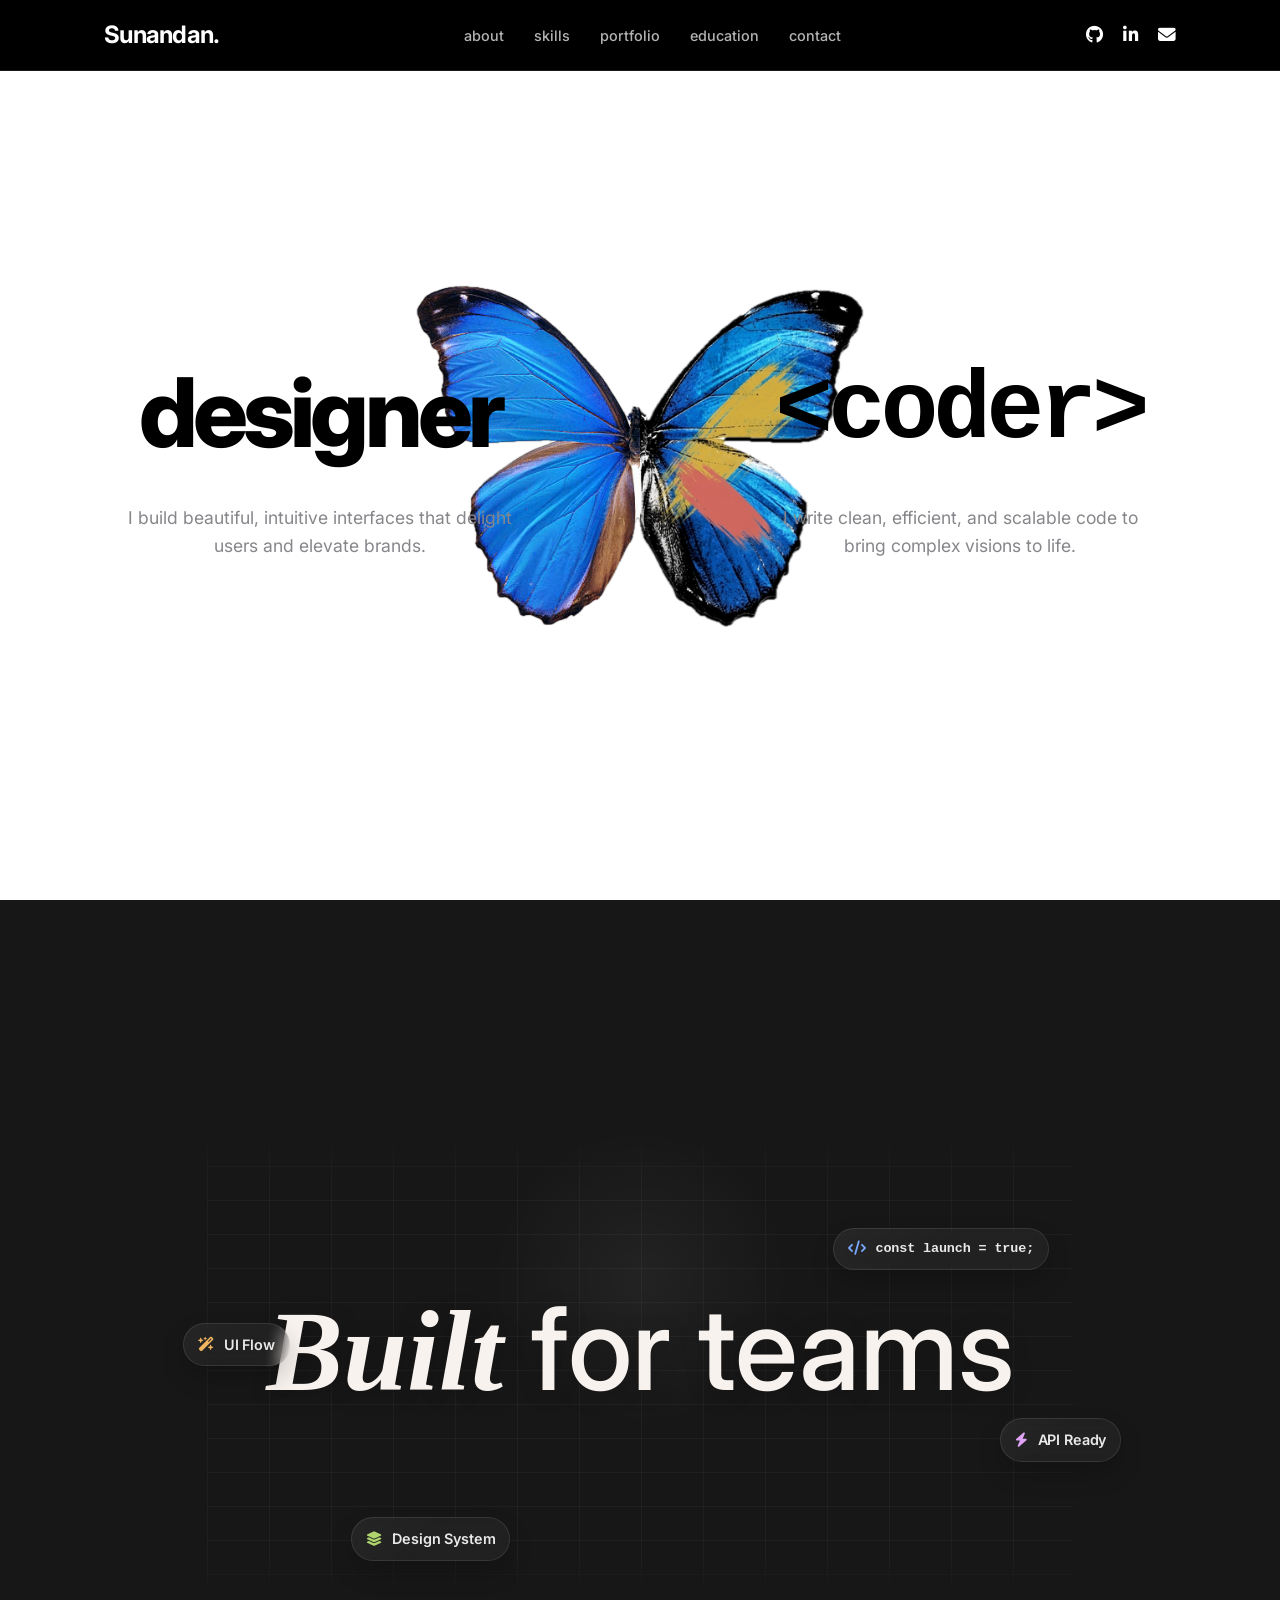
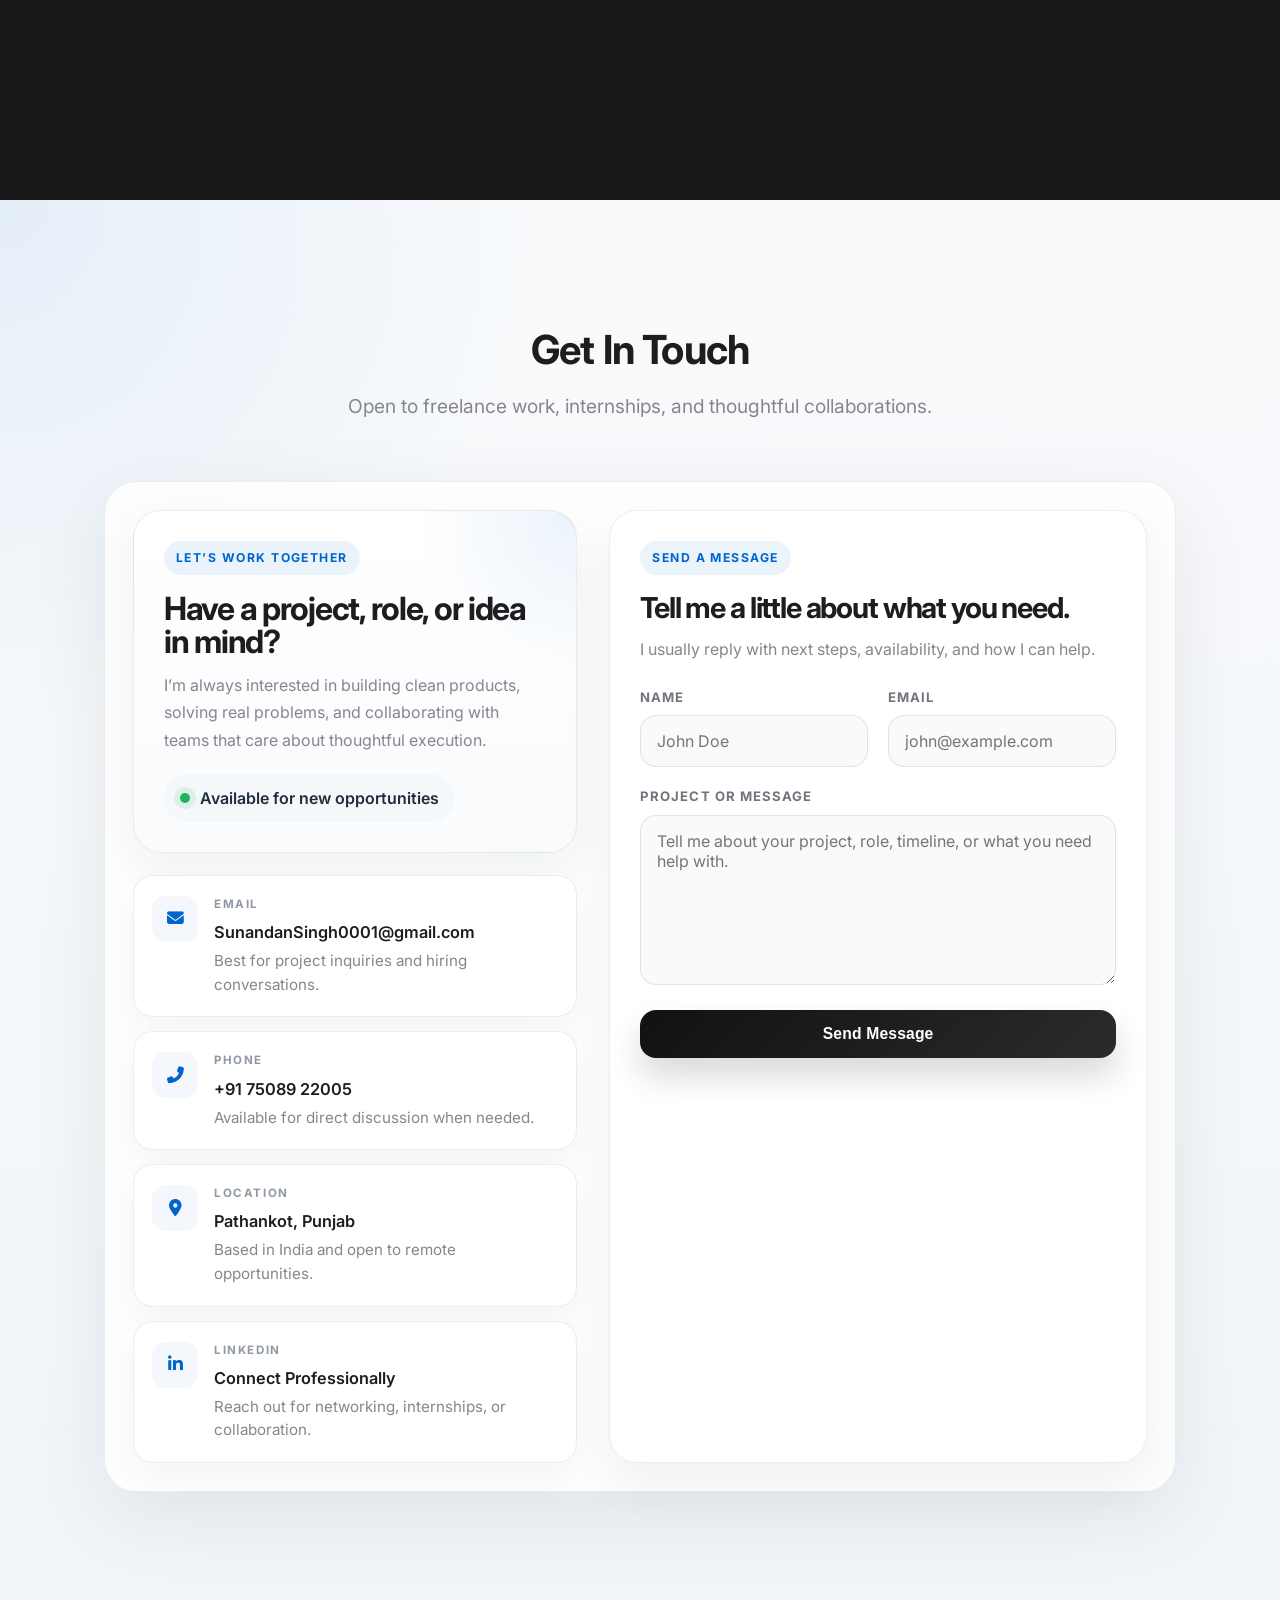
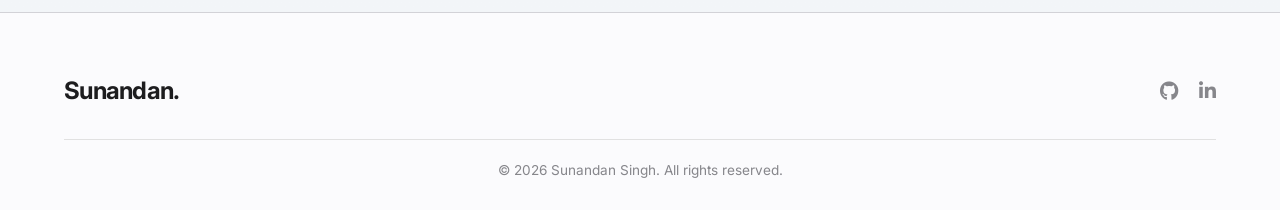
==== commit 11d2bf73: "Update portfolio with new projects, styles and copyright" ====
--- a/index.html
+++ b/index.html
@@ -224,13 +224,13 @@
             </div>
         </div>
         <div class="footer-bottom">
-            <p>&copy; 2024 Sunandan Singh. All rights reserved.</p>
+            <p>&copy; 2026 Sunandan Singh. All rights reserved.</p>
         </div>
     </footer>
 
     <div id="personal-info-modal" class="modal-overlay">
         <div class="modal-content personal-modal-content">
-            <button type="button" class="close-modal" aria-label="Close personal info">&times;</button>
+            <button type="button" class="close-modal" aria-label="Close personal info"><i class="fas fa-times"></i></button>
             <div id="personal-info" class="personal-info-section">
                 <div class="about-top">
                     <div class="about-copy">
--- a/style.css
+++ b/style.css
@@ -2103,13 +2103,16 @@
 }
 
 .close-modal {
-    position: absolute;
+    position: fixed;
     top: 20px; right: 25px;
     font-size: 2rem;
     cursor: pointer;
     color: var(--text-secondary);
     transition: color 0.2s ease;
     line-height: 1;
+    background: transparent;
+    border: none;
+    z-index: 10000;
 }
 
 .close-modal:hover {
